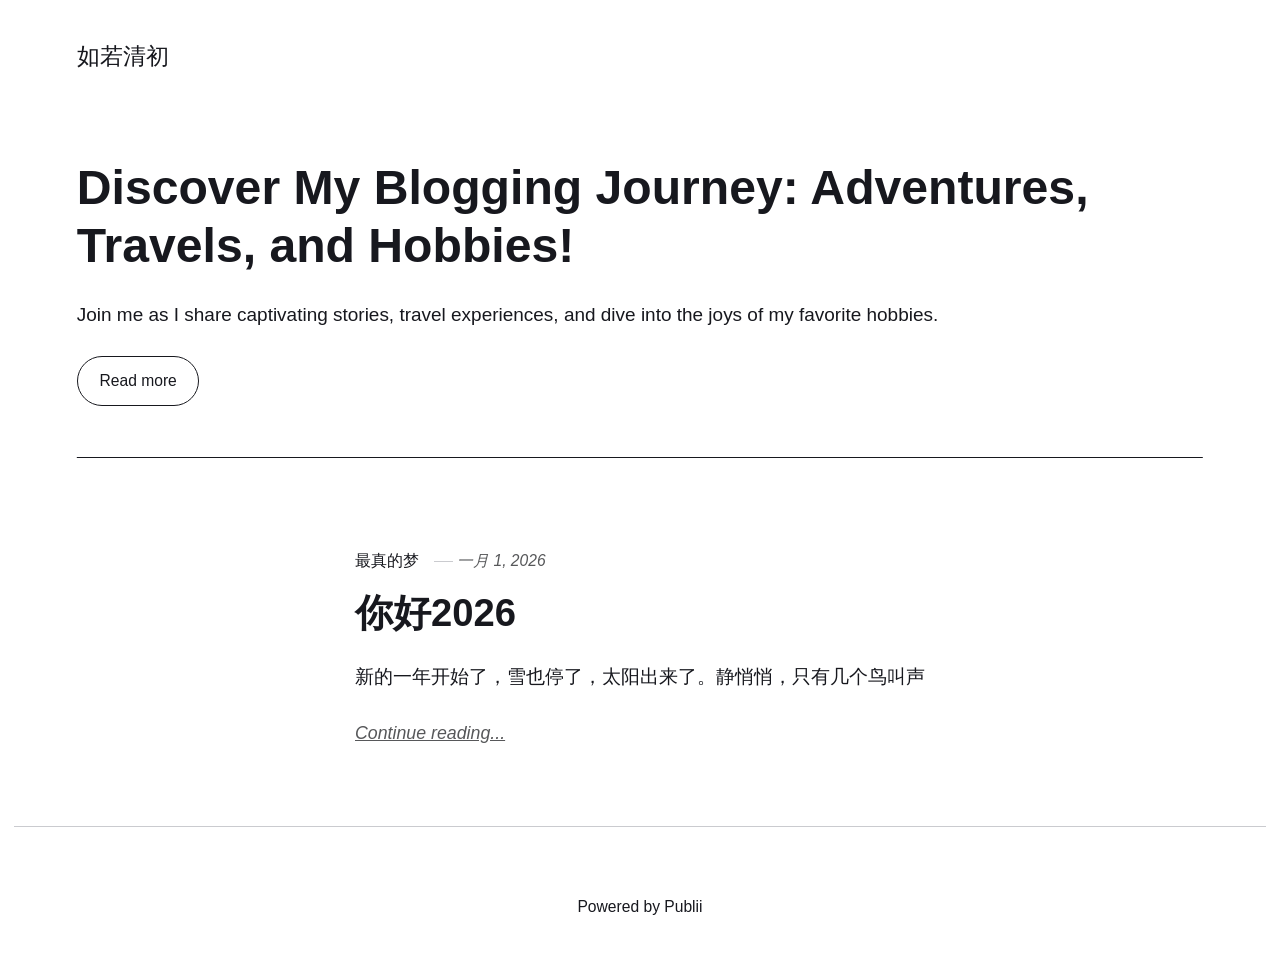
==== index.html @ 5c2ac283 "Updated from Publii" ====
<!DOCTYPE html><html lang="zh-cn"><head><meta charset="utf-8"><meta http-equiv="X-UA-Compatible" content="IE=edge"><meta name="viewport" content="width=device-width,initial-scale=1"><title>如若清初</title><meta name="generator" content="Publii Open-Source CMS for Static Site"><link rel="canonical" href="https://weijinpro.github.io/gh-pages/"><link rel="alternate" type="application/atom+xml" href="https://weijinpro.github.io/gh-pages/feed.xml" title="如若清初 - RSS"><link rel="alternate" type="application/json" href="https://weijinpro.github.io/gh-pages/feed.json" title="如若清初 - JSON"><meta property="og:title" content="如若清初"><meta property="og:site_name" content="如若清初"><meta property="og:description" content=""><meta property="og:url" content="https://weijinpro.github.io/gh-pages/"><meta property="og:type" content="website"><link rel="stylesheet" href="https://weijinpro.github.io/gh-pages/assets/css/style.css?v=b09e72b2ca1a38c969d44da51bb22509"><script type="application/ld+json">{"@context":"http://schema.org","@type":"Organization","name":"如若清初","url":"https://weijinpro.github.io/gh-pages/"}</script><noscript><style>img[loading] {
                    opacity: 1;
                }</style></noscript></head><body class="home-template"><header class="top js-header"><a class="logo" href="https://weijinpro.github.io/gh-pages/">如若清初</a></header><main><div class="hero hero--noimage"><header class="hero__content"><div class="wrapper"><h1>Discover My Blogging Journey: Adventures, Travels, and Hobbies!</h1><p>Join me as I share captivating stories, travel experiences, and dive into the joys of my favorite hobbies.</p><p><a href="#" class="btn">Read more</a></p></div></header></div><div class="wrapper feed"><article class="feed__item feed__item--centered"><div class="feed__content"><header><div class="feed__meta"><a href="https://weijinpro.github.io/gh-pages/authors/zui-zhen-de-meng/" class="feed__author">最真的梦</a> <time datetime="2026-01-01T12:03" class="feed__date">一月 1, 2026</time></div><h2 class="feed__title"><a href="https://weijinpro.github.io/gh-pages/ni-hao-2026.html">你好2026</a></h2></header><p>新的一年开始了，雪也停了，太阳出来了。静悄悄，只有几个鸟叫声</p><a href="https://weijinpro.github.io/gh-pages/ni-hao-2026.html" class="readmore feed__readmore">Continue reading...</a></div></article></div></main><footer class="footer"><div class="wrapper"><div class="footer__copyright">Powered by Publii</div><button id="backToTop" class="footer__bttop" aria-label="Back to top" title="Back to top"><svg width="20" height="20"><use xlink:href="https://weijinpro.github.io/gh-pages/assets/svg/svg-map.svg#toparrow"/></svg></button></div></footer><script defer="defer" src="https://weijinpro.github.io/gh-pages/assets/js/scripts.min.js?v=700105c316933a8202041b6415abb233"></script><script>window.publiiThemeMenuConfig={mobileMenuMode:'sidebar',animationSpeed:300,submenuWidth: 'auto',doubleClickTime:500,mobileMenuExpandableSubmenus:true,relatedContainerForOverlayMenuSelector:'.top'};</script><script>var images = document.querySelectorAll('img[loading]');
        for (var i = 0; i < images.length; i++) {
            if (images[i].complete) {
                images[i].classList.add('is-loaded');
            } else {
                images[i].addEventListener('load', function () {
                    this.classList.add('is-loaded');
                }, false);
            }
        }</script></body></html>
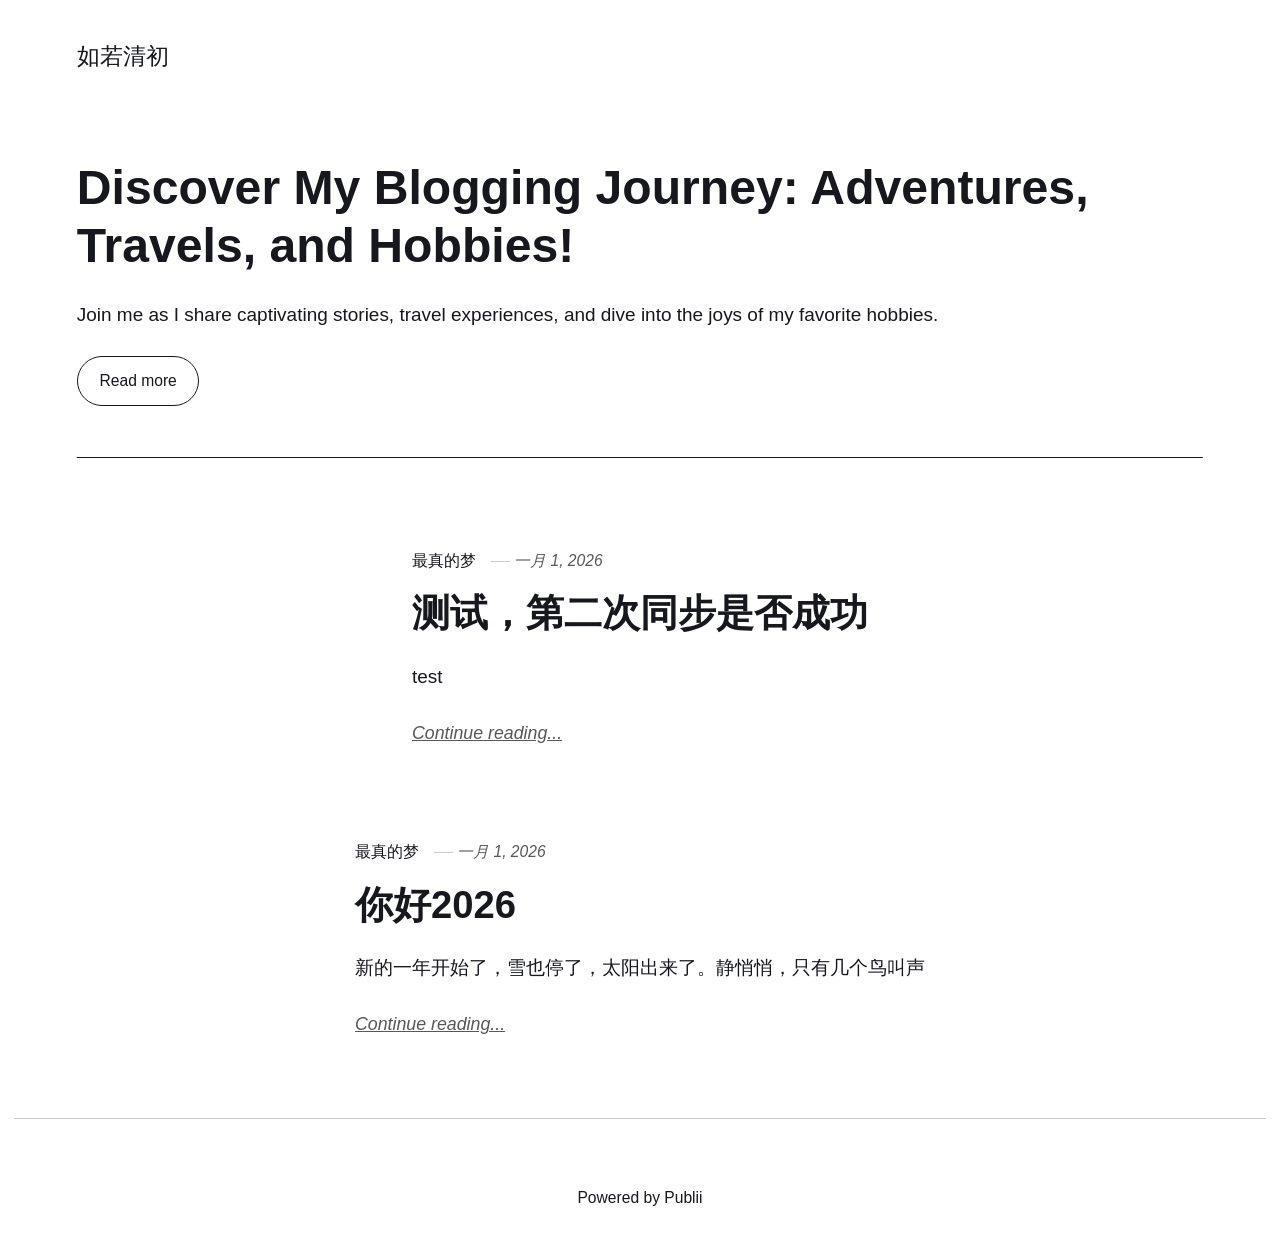
==== commit f22a4eba: "Updated from Publii" ====
--- a/index.html
+++ b/index.html
@@ -1,6 +1,6 @@
 <!DOCTYPE html><html lang="zh-cn"><head><meta charset="utf-8"><meta http-equiv="X-UA-Compatible" content="IE=edge"><meta name="viewport" content="width=device-width,initial-scale=1"><title>如若清初</title><meta name="generator" content="Publii Open-Source CMS for Static Site"><link rel="canonical" href="https://weijinpro.github.io/gh-pages/"><link rel="alternate" type="application/atom+xml" href="https://weijinpro.github.io/gh-pages/feed.xml" title="如若清初 - RSS"><link rel="alternate" type="application/json" href="https://weijinpro.github.io/gh-pages/feed.json" title="如若清初 - JSON"><meta property="og:title" content="如若清初"><meta property="og:site_name" content="如若清初"><meta property="og:description" content=""><meta property="og:url" content="https://weijinpro.github.io/gh-pages/"><meta property="og:type" content="website"><link rel="stylesheet" href="https://weijinpro.github.io/gh-pages/assets/css/style.css?v=b09e72b2ca1a38c969d44da51bb22509"><script type="application/ld+json">{"@context":"http://schema.org","@type":"Organization","name":"如若清初","url":"https://weijinpro.github.io/gh-pages/"}</script><noscript><style>img[loading] {
                     opacity: 1;
-                }</style></noscript></head><body class="home-template"><header class="top js-header"><a class="logo" href="https://weijinpro.github.io/gh-pages/">如若清初</a></header><main><div class="hero hero--noimage"><header class="hero__content"><div class="wrapper"><h1>Discover My Blogging Journey: Adventures, Travels, and Hobbies!</h1><p>Join me as I share captivating stories, travel experiences, and dive into the joys of my favorite hobbies.</p><p><a href="#" class="btn">Read more</a></p></div></header></div><div class="wrapper feed"><article class="feed__item feed__item--centered"><div class="feed__content"><header><div class="feed__meta"><a href="https://weijinpro.github.io/gh-pages/authors/zui-zhen-de-meng/" class="feed__author">最真的梦</a> <time datetime="2026-01-01T12:03" class="feed__date">一月 1, 2026</time></div><h2 class="feed__title"><a href="https://weijinpro.github.io/gh-pages/ni-hao-2026.html">你好2026</a></h2></header><p>新的一年开始了，雪也停了，太阳出来了。静悄悄，只有几个鸟叫声</p><a href="https://weijinpro.github.io/gh-pages/ni-hao-2026.html" class="readmore feed__readmore">Continue reading...</a></div></article></div></main><footer class="footer"><div class="wrapper"><div class="footer__copyright">Powered by Publii</div><button id="backToTop" class="footer__bttop" aria-label="Back to top" title="Back to top"><svg width="20" height="20"><use xlink:href="https://weijinpro.github.io/gh-pages/assets/svg/svg-map.svg#toparrow"/></svg></button></div></footer><script defer="defer" src="https://weijinpro.github.io/gh-pages/assets/js/scripts.min.js?v=700105c316933a8202041b6415abb233"></script><script>window.publiiThemeMenuConfig={mobileMenuMode:'sidebar',animationSpeed:300,submenuWidth: 'auto',doubleClickTime:500,mobileMenuExpandableSubmenus:true,relatedContainerForOverlayMenuSelector:'.top'};</script><script>var images = document.querySelectorAll('img[loading]');
+                }</style></noscript></head><body class="home-template"><header class="top js-header"><a class="logo" href="https://weijinpro.github.io/gh-pages/">如若清初</a></header><main><div class="hero hero--noimage"><header class="hero__content"><div class="wrapper"><h1>Discover My Blogging Journey: Adventures, Travels, and Hobbies!</h1><p>Join me as I share captivating stories, travel experiences, and dive into the joys of my favorite hobbies.</p><p><a href="#" class="btn">Read more</a></p></div></header></div><div class="wrapper feed"><article class="feed__item feed__item--centered"><div class="feed__content"><header><div class="feed__meta"><a href="https://weijinpro.github.io/gh-pages/authors/zui-zhen-de-meng/" class="feed__author">最真的梦</a> <time datetime="2026-01-01T17:35" class="feed__date">一月 1, 2026</time></div><h2 class="feed__title"><a href="https://weijinpro.github.io/gh-pages/ce-shidi-er-ci-tong-bu-shi-fou-cheng-gong.html">测试，第二次同步是否成功</a></h2></header><p>test</p><a href="https://weijinpro.github.io/gh-pages/ce-shidi-er-ci-tong-bu-shi-fou-cheng-gong.html" class="readmore feed__readmore">Continue reading...</a></div></article><article class="feed__item feed__item--centered"><div class="feed__content"><header><div class="feed__meta"><a href="https://weijinpro.github.io/gh-pages/authors/zui-zhen-de-meng/" class="feed__author">最真的梦</a> <time datetime="2026-01-01T12:03" class="feed__date">一月 1, 2026</time></div><h2 class="feed__title"><a href="https://weijinpro.github.io/gh-pages/ni-hao-2026.html">你好2026</a></h2></header><p>新的一年开始了，雪也停了，太阳出来了。静悄悄，只有几个鸟叫声</p><a href="https://weijinpro.github.io/gh-pages/ni-hao-2026.html" class="readmore feed__readmore">Continue reading...</a></div></article></div></main><footer class="footer"><div class="wrapper"><div class="footer__copyright">Powered by Publii</div><button id="backToTop" class="footer__bttop" aria-label="Back to top" title="Back to top"><svg width="20" height="20"><use xlink:href="https://weijinpro.github.io/gh-pages/assets/svg/svg-map.svg#toparrow"/></svg></button></div></footer><script defer="defer" src="https://weijinpro.github.io/gh-pages/assets/js/scripts.min.js?v=700105c316933a8202041b6415abb233"></script><script>window.publiiThemeMenuConfig={mobileMenuMode:'sidebar',animationSpeed:300,submenuWidth: 'auto',doubleClickTime:500,mobileMenuExpandableSubmenus:true,relatedContainerForOverlayMenuSelector:'.top'};</script><script>var images = document.querySelectorAll('img[loading]');
         for (var i = 0; i < images.length; i++) {
             if (images[i].complete) {
                 images[i].classList.add('is-loaded');
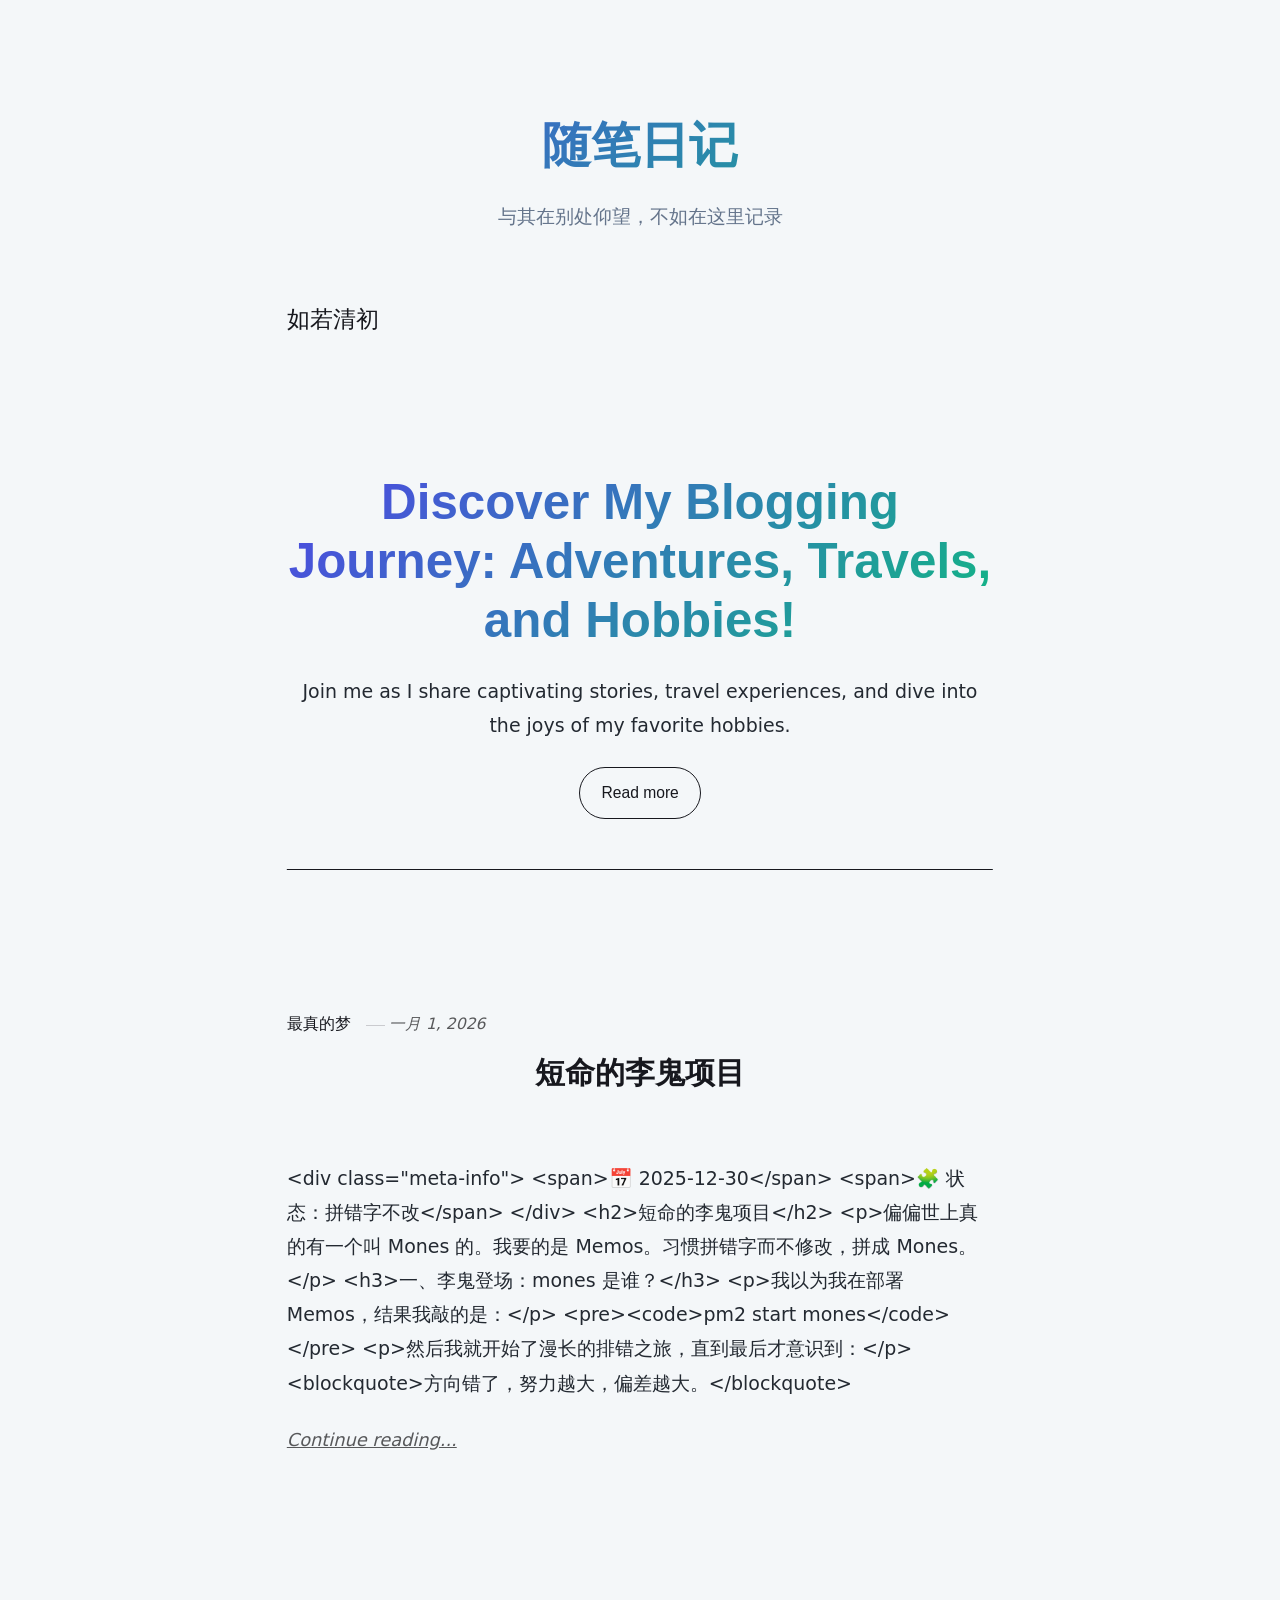
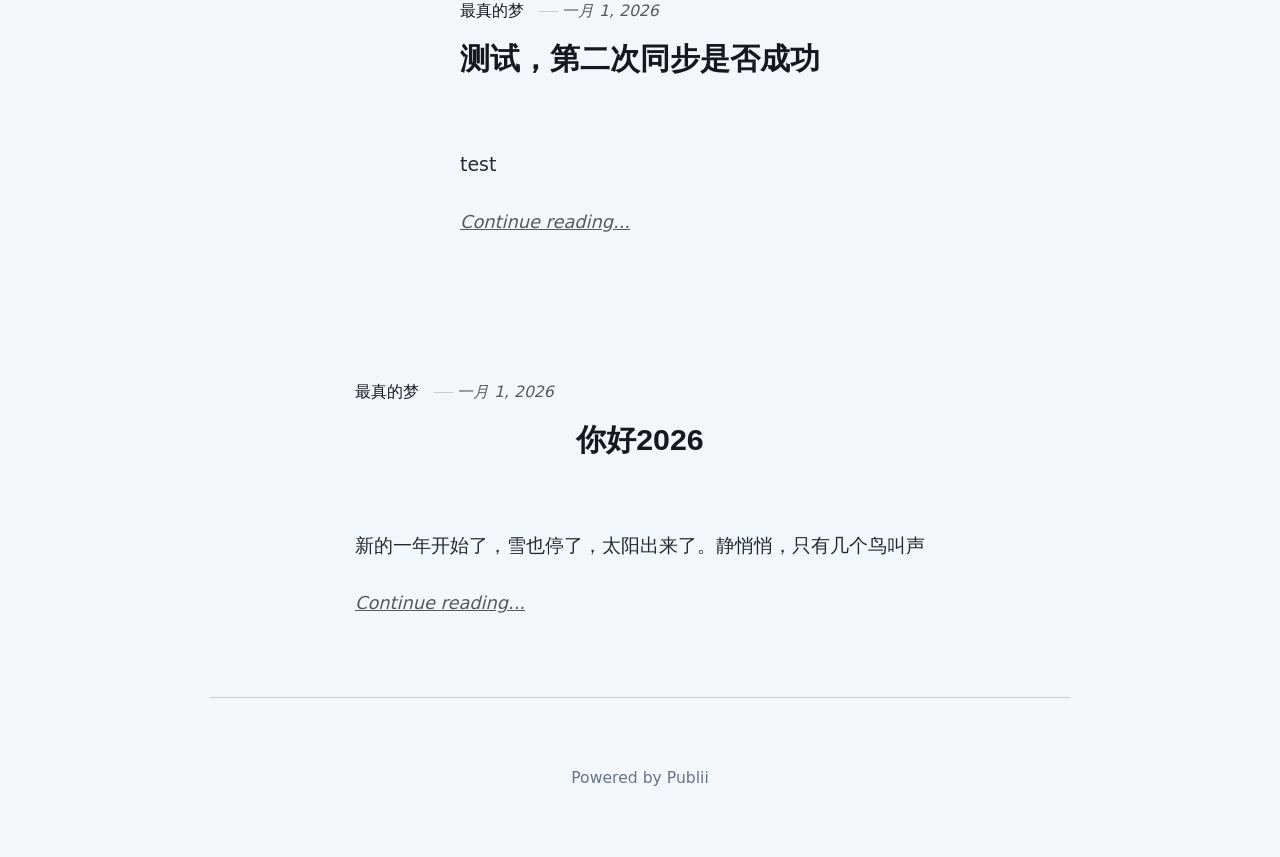
==== commit 1d267fbc: "Updated from Publii" ====
--- a/index.html
+++ b/index.html
@@ -1,6 +1,6 @@
-<!DOCTYPE html><html lang="zh-cn"><head><meta charset="utf-8"><meta http-equiv="X-UA-Compatible" content="IE=edge"><meta name="viewport" content="width=device-width,initial-scale=1"><title>如若清初</title><meta name="generator" content="Publii Open-Source CMS for Static Site"><link rel="canonical" href="https://weijinpro.github.io/gh-pages/"><link rel="alternate" type="application/atom+xml" href="https://weijinpro.github.io/gh-pages/feed.xml" title="如若清初 - RSS"><link rel="alternate" type="application/json" href="https://weijinpro.github.io/gh-pages/feed.json" title="如若清初 - JSON"><meta property="og:title" content="如若清初"><meta property="og:site_name" content="如若清初"><meta property="og:description" content=""><meta property="og:url" content="https://weijinpro.github.io/gh-pages/"><meta property="og:type" content="website"><link rel="stylesheet" href="https://weijinpro.github.io/gh-pages/assets/css/style.css?v=b09e72b2ca1a38c969d44da51bb22509"><script type="application/ld+json">{"@context":"http://schema.org","@type":"Organization","name":"如若清初","url":"https://weijinpro.github.io/gh-pages/"}</script><noscript><style>img[loading] {
+<!DOCTYPE html><html lang="zh-cn"><head><meta charset="utf-8"><meta http-equiv="X-UA-Compatible" content="IE=edge"><meta name="viewport" content="width=device-width,initial-scale=1"><title>如若清初</title><meta name="generator" content="Publii Open-Source CMS for Static Site"><link rel="canonical" href="https://weijinpro.github.io/gh-pages/"><link rel="alternate" type="application/atom+xml" href="https://weijinpro.github.io/gh-pages/feed.xml" title="如若清初 - RSS"><link rel="alternate" type="application/json" href="https://weijinpro.github.io/gh-pages/feed.json" title="如若清初 - JSON"><meta property="og:title" content="如若清初"><meta property="og:site_name" content="如若清初"><meta property="og:description" content=""><meta property="og:url" content="https://weijinpro.github.io/gh-pages/"><meta property="og:type" content="website"><link rel="stylesheet" href="https://weijinpro.github.io/gh-pages/assets/css/style.css?v=ff8572fa5810ca5ac93d30f82dda5213"><script type="application/ld+json">{"@context":"http://schema.org","@type":"Organization","name":"如若清初","url":"https://weijinpro.github.io/gh-pages/"}</script><noscript><style>img[loading] {
                     opacity: 1;
-                }</style></noscript></head><body class="home-template"><header class="top js-header"><a class="logo" href="https://weijinpro.github.io/gh-pages/">如若清初</a></header><main><div class="hero hero--noimage"><header class="hero__content"><div class="wrapper"><h1>Discover My Blogging Journey: Adventures, Travels, and Hobbies!</h1><p>Join me as I share captivating stories, travel experiences, and dive into the joys of my favorite hobbies.</p><p><a href="#" class="btn">Read more</a></p></div></header></div><div class="wrapper feed"><article class="feed__item feed__item--centered"><div class="feed__content"><header><div class="feed__meta"><a href="https://weijinpro.github.io/gh-pages/authors/zui-zhen-de-meng/" class="feed__author">最真的梦</a> <time datetime="2026-01-01T17:35" class="feed__date">一月 1, 2026</time></div><h2 class="feed__title"><a href="https://weijinpro.github.io/gh-pages/ce-shidi-er-ci-tong-bu-shi-fou-cheng-gong.html">测试，第二次同步是否成功</a></h2></header><p>test</p><a href="https://weijinpro.github.io/gh-pages/ce-shidi-er-ci-tong-bu-shi-fou-cheng-gong.html" class="readmore feed__readmore">Continue reading...</a></div></article><article class="feed__item feed__item--centered"><div class="feed__content"><header><div class="feed__meta"><a href="https://weijinpro.github.io/gh-pages/authors/zui-zhen-de-meng/" class="feed__author">最真的梦</a> <time datetime="2026-01-01T12:03" class="feed__date">一月 1, 2026</time></div><h2 class="feed__title"><a href="https://weijinpro.github.io/gh-pages/ni-hao-2026.html">你好2026</a></h2></header><p>新的一年开始了，雪也停了，太阳出来了。静悄悄，只有几个鸟叫声</p><a href="https://weijinpro.github.io/gh-pages/ni-hao-2026.html" class="readmore feed__readmore">Continue reading...</a></div></article></div></main><footer class="footer"><div class="wrapper"><div class="footer__copyright">Powered by Publii</div><button id="backToTop" class="footer__bttop" aria-label="Back to top" title="Back to top"><svg width="20" height="20"><use xlink:href="https://weijinpro.github.io/gh-pages/assets/svg/svg-map.svg#toparrow"/></svg></button></div></footer><script defer="defer" src="https://weijinpro.github.io/gh-pages/assets/js/scripts.min.js?v=700105c316933a8202041b6415abb233"></script><script>window.publiiThemeMenuConfig={mobileMenuMode:'sidebar',animationSpeed:300,submenuWidth: 'auto',doubleClickTime:500,mobileMenuExpandableSubmenus:true,relatedContainerForOverlayMenuSelector:'.top'};</script><script>var images = document.querySelectorAll('img[loading]');
+                }</style></noscript><header><h1>随笔日记</h1><p style="color: var(--text-muted);">与其在别处仰望，不如在这里记录</p></header></head><body class="home-template"><header class="top js-header"><a class="logo" href="https://weijinpro.github.io/gh-pages/">如若清初</a></header><main><div class="hero hero--noimage"><header class="hero__content"><div class="wrapper"><h1>Discover My Blogging Journey: Adventures, Travels, and Hobbies!</h1><p>Join me as I share captivating stories, travel experiences, and dive into the joys of my favorite hobbies.</p><p><a href="#" class="btn">Read more</a></p></div></header></div><div class="wrapper feed"><article class="feed__item feed__item--centered"><div class="feed__content"><header><div class="feed__meta"><a href="https://weijinpro.github.io/gh-pages/authors/zui-zhen-de-meng/" class="feed__author">最真的梦</a> <time datetime="2026-01-01T18:27" class="feed__date">一月 1, 2026</time></div><h2 class="feed__title"><a href="https://weijinpro.github.io/gh-pages/duan-ming-de-li-gui-xiang-mu.html">短命的李鬼项目</a></h2></header><p>&lt;div class="meta-info"&gt; &lt;span&gt;📅 2025-12-30&lt;/span&gt; &lt;span&gt;🧩 状态：拼错字不改&lt;/span&gt; &lt;/div&gt; &lt;h2&gt;短命的李鬼项目&lt;/h2&gt; &lt;p&gt;偏偏世上真的有一个叫 Mones 的。我要的是 Memos。习惯拼错字而不修改，拼成 Mones。&lt;/p&gt; &lt;h3&gt;一、李鬼登场：mones 是谁？&lt;/h3&gt; &lt;p&gt;我以为我在部署 Memos，结果我敲的是：&lt;/p&gt; &lt;pre&gt;&lt;code&gt;pm2 start mones&lt;/code&gt;&lt;/pre&gt; &lt;p&gt;然后我就开始了漫长的排错之旅，直到最后才意识到：&lt;/p&gt; &lt;blockquote&gt;方向错了，努力越大，偏差越大。&lt;/blockquote&gt;</p><a href="https://weijinpro.github.io/gh-pages/duan-ming-de-li-gui-xiang-mu.html" class="readmore feed__readmore">Continue reading...</a></div></article><article class="feed__item feed__item--centered"><div class="feed__content"><header><div class="feed__meta"><a href="https://weijinpro.github.io/gh-pages/authors/zui-zhen-de-meng/" class="feed__author">最真的梦</a> <time datetime="2026-01-01T17:35" class="feed__date">一月 1, 2026</time></div><h2 class="feed__title"><a href="https://weijinpro.github.io/gh-pages/ce-shidi-er-ci-tong-bu-shi-fou-cheng-gong.html">测试，第二次同步是否成功</a></h2></header><p>test</p><a href="https://weijinpro.github.io/gh-pages/ce-shidi-er-ci-tong-bu-shi-fou-cheng-gong.html" class="readmore feed__readmore">Continue reading...</a></div></article><article class="feed__item feed__item--centered"><div class="feed__content"><header><div class="feed__meta"><a href="https://weijinpro.github.io/gh-pages/authors/zui-zhen-de-meng/" class="feed__author">最真的梦</a> <time datetime="2026-01-01T12:03" class="feed__date">一月 1, 2026</time></div><h2 class="feed__title"><a href="https://weijinpro.github.io/gh-pages/ni-hao-2026.html">你好2026</a></h2></header><p>新的一年开始了，雪也停了，太阳出来了。静悄悄，只有几个鸟叫声</p><a href="https://weijinpro.github.io/gh-pages/ni-hao-2026.html" class="readmore feed__readmore">Continue reading...</a></div></article></div></main><footer class="footer"><div class="wrapper"><div class="footer__copyright">Powered by Publii</div><button id="backToTop" class="footer__bttop" aria-label="Back to top" title="Back to top"><svg width="20" height="20"><use xlink:href="https://weijinpro.github.io/gh-pages/assets/svg/svg-map.svg#toparrow"/></svg></button></div></footer><script defer="defer" src="https://weijinpro.github.io/gh-pages/assets/js/scripts.min.js?v=700105c316933a8202041b6415abb233"></script><script>window.publiiThemeMenuConfig={mobileMenuMode:'sidebar',animationSpeed:300,submenuWidth: 'auto',doubleClickTime:500,mobileMenuExpandableSubmenus:true,relatedContainerForOverlayMenuSelector:'.top'};</script><script>var images = document.querySelectorAll('img[loading]');
         for (var i = 0; i < images.length; i++) {
             if (images[i].complete) {
                 images[i].classList.add('is-loaded');
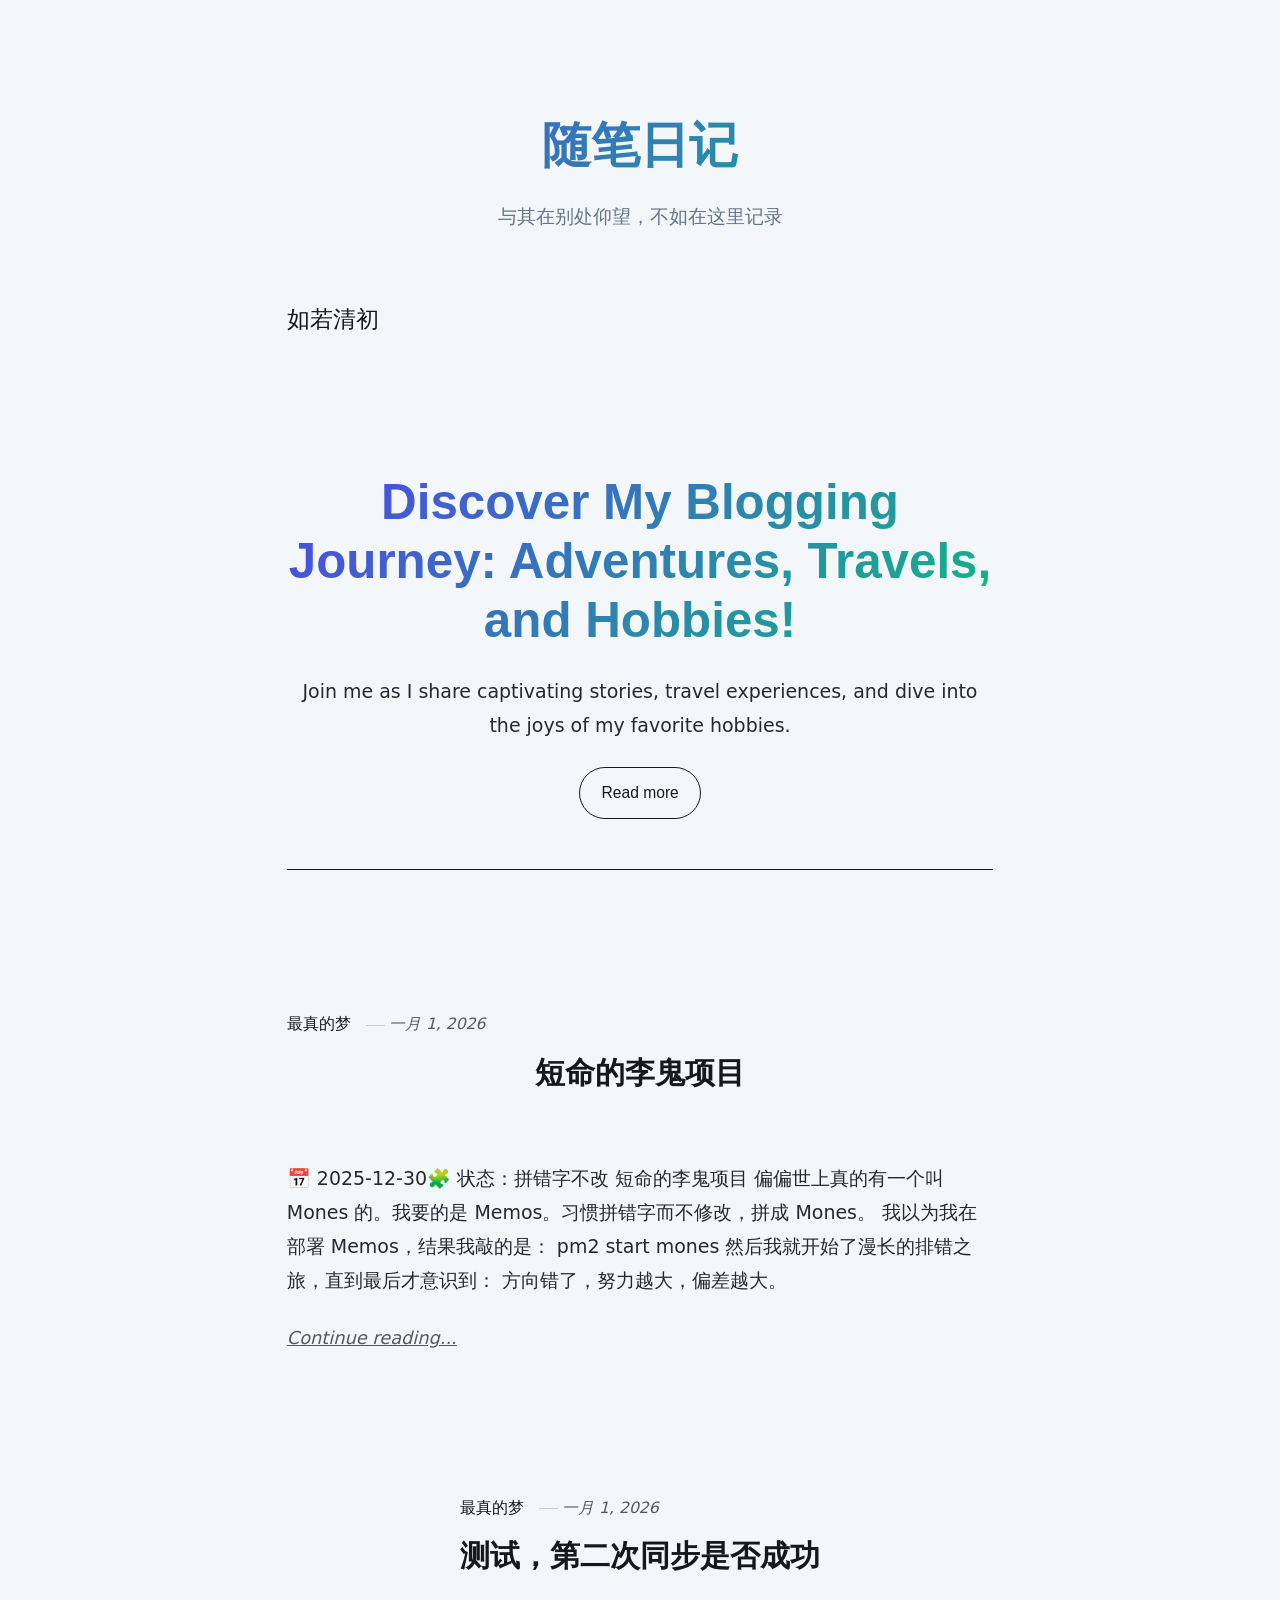
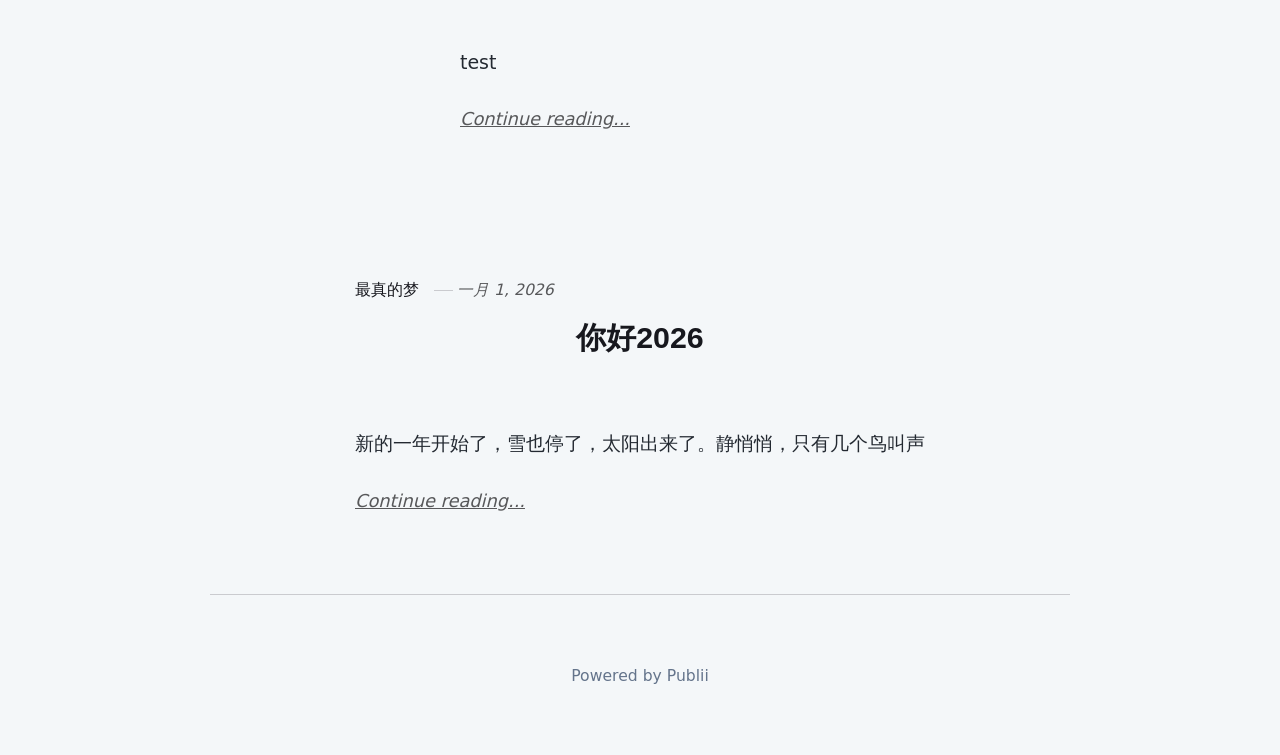
==== commit 8832c4e7: "Updated from Publii" ====
--- a/index.html
+++ b/index.html
@@ -1,6 +1,6 @@
 <!DOCTYPE html><html lang="zh-cn"><head><meta charset="utf-8"><meta http-equiv="X-UA-Compatible" content="IE=edge"><meta name="viewport" content="width=device-width,initial-scale=1"><title>如若清初</title><meta name="generator" content="Publii Open-Source CMS for Static Site"><link rel="canonical" href="https://weijinpro.github.io/gh-pages/"><link rel="alternate" type="application/atom+xml" href="https://weijinpro.github.io/gh-pages/feed.xml" title="如若清初 - RSS"><link rel="alternate" type="application/json" href="https://weijinpro.github.io/gh-pages/feed.json" title="如若清初 - JSON"><meta property="og:title" content="如若清初"><meta property="og:site_name" content="如若清初"><meta property="og:description" content=""><meta property="og:url" content="https://weijinpro.github.io/gh-pages/"><meta property="og:type" content="website"><link rel="stylesheet" href="https://weijinpro.github.io/gh-pages/assets/css/style.css?v=ff8572fa5810ca5ac93d30f82dda5213"><script type="application/ld+json">{"@context":"http://schema.org","@type":"Organization","name":"如若清初","url":"https://weijinpro.github.io/gh-pages/"}</script><noscript><style>img[loading] {
                     opacity: 1;
-                }</style></noscript><header><h1>随笔日记</h1><p style="color: var(--text-muted);">与其在别处仰望，不如在这里记录</p></header></head><body class="home-template"><header class="top js-header"><a class="logo" href="https://weijinpro.github.io/gh-pages/">如若清初</a></header><main><div class="hero hero--noimage"><header class="hero__content"><div class="wrapper"><h1>Discover My Blogging Journey: Adventures, Travels, and Hobbies!</h1><p>Join me as I share captivating stories, travel experiences, and dive into the joys of my favorite hobbies.</p><p><a href="#" class="btn">Read more</a></p></div></header></div><div class="wrapper feed"><article class="feed__item feed__item--centered"><div class="feed__content"><header><div class="feed__meta"><a href="https://weijinpro.github.io/gh-pages/authors/zui-zhen-de-meng/" class="feed__author">最真的梦</a> <time datetime="2026-01-01T18:27" class="feed__date">一月 1, 2026</time></div><h2 class="feed__title"><a href="https://weijinpro.github.io/gh-pages/duan-ming-de-li-gui-xiang-mu.html">短命的李鬼项目</a></h2></header><p>&lt;div class="meta-info"&gt; &lt;span&gt;📅 2025-12-30&lt;/span&gt; &lt;span&gt;🧩 状态：拼错字不改&lt;/span&gt; &lt;/div&gt; &lt;h2&gt;短命的李鬼项目&lt;/h2&gt; &lt;p&gt;偏偏世上真的有一个叫 Mones 的。我要的是 Memos。习惯拼错字而不修改，拼成 Mones。&lt;/p&gt; &lt;h3&gt;一、李鬼登场：mones 是谁？&lt;/h3&gt; &lt;p&gt;我以为我在部署 Memos，结果我敲的是：&lt;/p&gt; &lt;pre&gt;&lt;code&gt;pm2 start mones&lt;/code&gt;&lt;/pre&gt; &lt;p&gt;然后我就开始了漫长的排错之旅，直到最后才意识到：&lt;/p&gt; &lt;blockquote&gt;方向错了，努力越大，偏差越大。&lt;/blockquote&gt;</p><a href="https://weijinpro.github.io/gh-pages/duan-ming-de-li-gui-xiang-mu.html" class="readmore feed__readmore">Continue reading...</a></div></article><article class="feed__item feed__item--centered"><div class="feed__content"><header><div class="feed__meta"><a href="https://weijinpro.github.io/gh-pages/authors/zui-zhen-de-meng/" class="feed__author">最真的梦</a> <time datetime="2026-01-01T17:35" class="feed__date">一月 1, 2026</time></div><h2 class="feed__title"><a href="https://weijinpro.github.io/gh-pages/ce-shidi-er-ci-tong-bu-shi-fou-cheng-gong.html">测试，第二次同步是否成功</a></h2></header><p>test</p><a href="https://weijinpro.github.io/gh-pages/ce-shidi-er-ci-tong-bu-shi-fou-cheng-gong.html" class="readmore feed__readmore">Continue reading...</a></div></article><article class="feed__item feed__item--centered"><div class="feed__content"><header><div class="feed__meta"><a href="https://weijinpro.github.io/gh-pages/authors/zui-zhen-de-meng/" class="feed__author">最真的梦</a> <time datetime="2026-01-01T12:03" class="feed__date">一月 1, 2026</time></div><h2 class="feed__title"><a href="https://weijinpro.github.io/gh-pages/ni-hao-2026.html">你好2026</a></h2></header><p>新的一年开始了，雪也停了，太阳出来了。静悄悄，只有几个鸟叫声</p><a href="https://weijinpro.github.io/gh-pages/ni-hao-2026.html" class="readmore feed__readmore">Continue reading...</a></div></article></div></main><footer class="footer"><div class="wrapper"><div class="footer__copyright">Powered by Publii</div><button id="backToTop" class="footer__bttop" aria-label="Back to top" title="Back to top"><svg width="20" height="20"><use xlink:href="https://weijinpro.github.io/gh-pages/assets/svg/svg-map.svg#toparrow"/></svg></button></div></footer><script defer="defer" src="https://weijinpro.github.io/gh-pages/assets/js/scripts.min.js?v=700105c316933a8202041b6415abb233"></script><script>window.publiiThemeMenuConfig={mobileMenuMode:'sidebar',animationSpeed:300,submenuWidth: 'auto',doubleClickTime:500,mobileMenuExpandableSubmenus:true,relatedContainerForOverlayMenuSelector:'.top'};</script><script>var images = document.querySelectorAll('img[loading]');
+                }</style></noscript><header><h1>随笔日记</h1><p style="color: var(--text-muted);">与其在别处仰望，不如在这里记录</p></header></head><body class="home-template"><header class="top js-header"><a class="logo" href="https://weijinpro.github.io/gh-pages/">如若清初</a></header><main><div class="hero hero--noimage"><header class="hero__content"><div class="wrapper"><h1>Discover My Blogging Journey: Adventures, Travels, and Hobbies!</h1><p>Join me as I share captivating stories, travel experiences, and dive into the joys of my favorite hobbies.</p><p><a href="#" class="btn">Read more</a></p></div></header></div><div class="wrapper feed"><article class="feed__item feed__item--centered"><div class="feed__content"><header><div class="feed__meta"><a href="https://weijinpro.github.io/gh-pages/authors/zui-zhen-de-meng/" class="feed__author">最真的梦</a> <time datetime="2026-01-01T18:27" class="feed__date">一月 1, 2026</time></div><h2 class="feed__title"><a href="https://weijinpro.github.io/gh-pages/duan-ming-de-li-gui-xiang-mu.html">短命的李鬼项目</a></h2></header><p>📅 2025-12-30🧩 状态：拼错字不改 短命的李鬼项目 偏偏世上真的有一个叫 Mones 的。我要的是 Memos。习惯拼错字而不修改，拼成 Mones。 我以为我在部署 Memos，结果我敲的是： pm2 start mones 然后我就开始了漫长的排错之旅，直到最后才意识到： 方向错了，努力越大，偏差越大。</p><a href="https://weijinpro.github.io/gh-pages/duan-ming-de-li-gui-xiang-mu.html" class="readmore feed__readmore">Continue reading...</a></div></article><article class="feed__item feed__item--centered"><div class="feed__content"><header><div class="feed__meta"><a href="https://weijinpro.github.io/gh-pages/authors/zui-zhen-de-meng/" class="feed__author">最真的梦</a> <time datetime="2026-01-01T17:35" class="feed__date">一月 1, 2026</time></div><h2 class="feed__title"><a href="https://weijinpro.github.io/gh-pages/ce-shidi-er-ci-tong-bu-shi-fou-cheng-gong.html">测试，第二次同步是否成功</a></h2></header><p>test</p><a href="https://weijinpro.github.io/gh-pages/ce-shidi-er-ci-tong-bu-shi-fou-cheng-gong.html" class="readmore feed__readmore">Continue reading...</a></div></article><article class="feed__item feed__item--centered"><div class="feed__content"><header><div class="feed__meta"><a href="https://weijinpro.github.io/gh-pages/authors/zui-zhen-de-meng/" class="feed__author">最真的梦</a> <time datetime="2026-01-01T12:03" class="feed__date">一月 1, 2026</time></div><h2 class="feed__title"><a href="https://weijinpro.github.io/gh-pages/ni-hao-2026.html">你好2026</a></h2></header><p>新的一年开始了，雪也停了，太阳出来了。静悄悄，只有几个鸟叫声</p><a href="https://weijinpro.github.io/gh-pages/ni-hao-2026.html" class="readmore feed__readmore">Continue reading...</a></div></article></div></main><footer class="footer"><div class="wrapper"><div class="footer__copyright">Powered by Publii</div><button id="backToTop" class="footer__bttop" aria-label="Back to top" title="Back to top"><svg width="20" height="20"><use xlink:href="https://weijinpro.github.io/gh-pages/assets/svg/svg-map.svg#toparrow"/></svg></button></div></footer><script defer="defer" src="https://weijinpro.github.io/gh-pages/assets/js/scripts.min.js?v=700105c316933a8202041b6415abb233"></script><script>window.publiiThemeMenuConfig={mobileMenuMode:'sidebar',animationSpeed:300,submenuWidth: 'auto',doubleClickTime:500,mobileMenuExpandableSubmenus:true,relatedContainerForOverlayMenuSelector:'.top'};</script><script>var images = document.querySelectorAll('img[loading]');
         for (var i = 0; i < images.length; i++) {
             if (images[i].complete) {
                 images[i].classList.add('is-loaded');
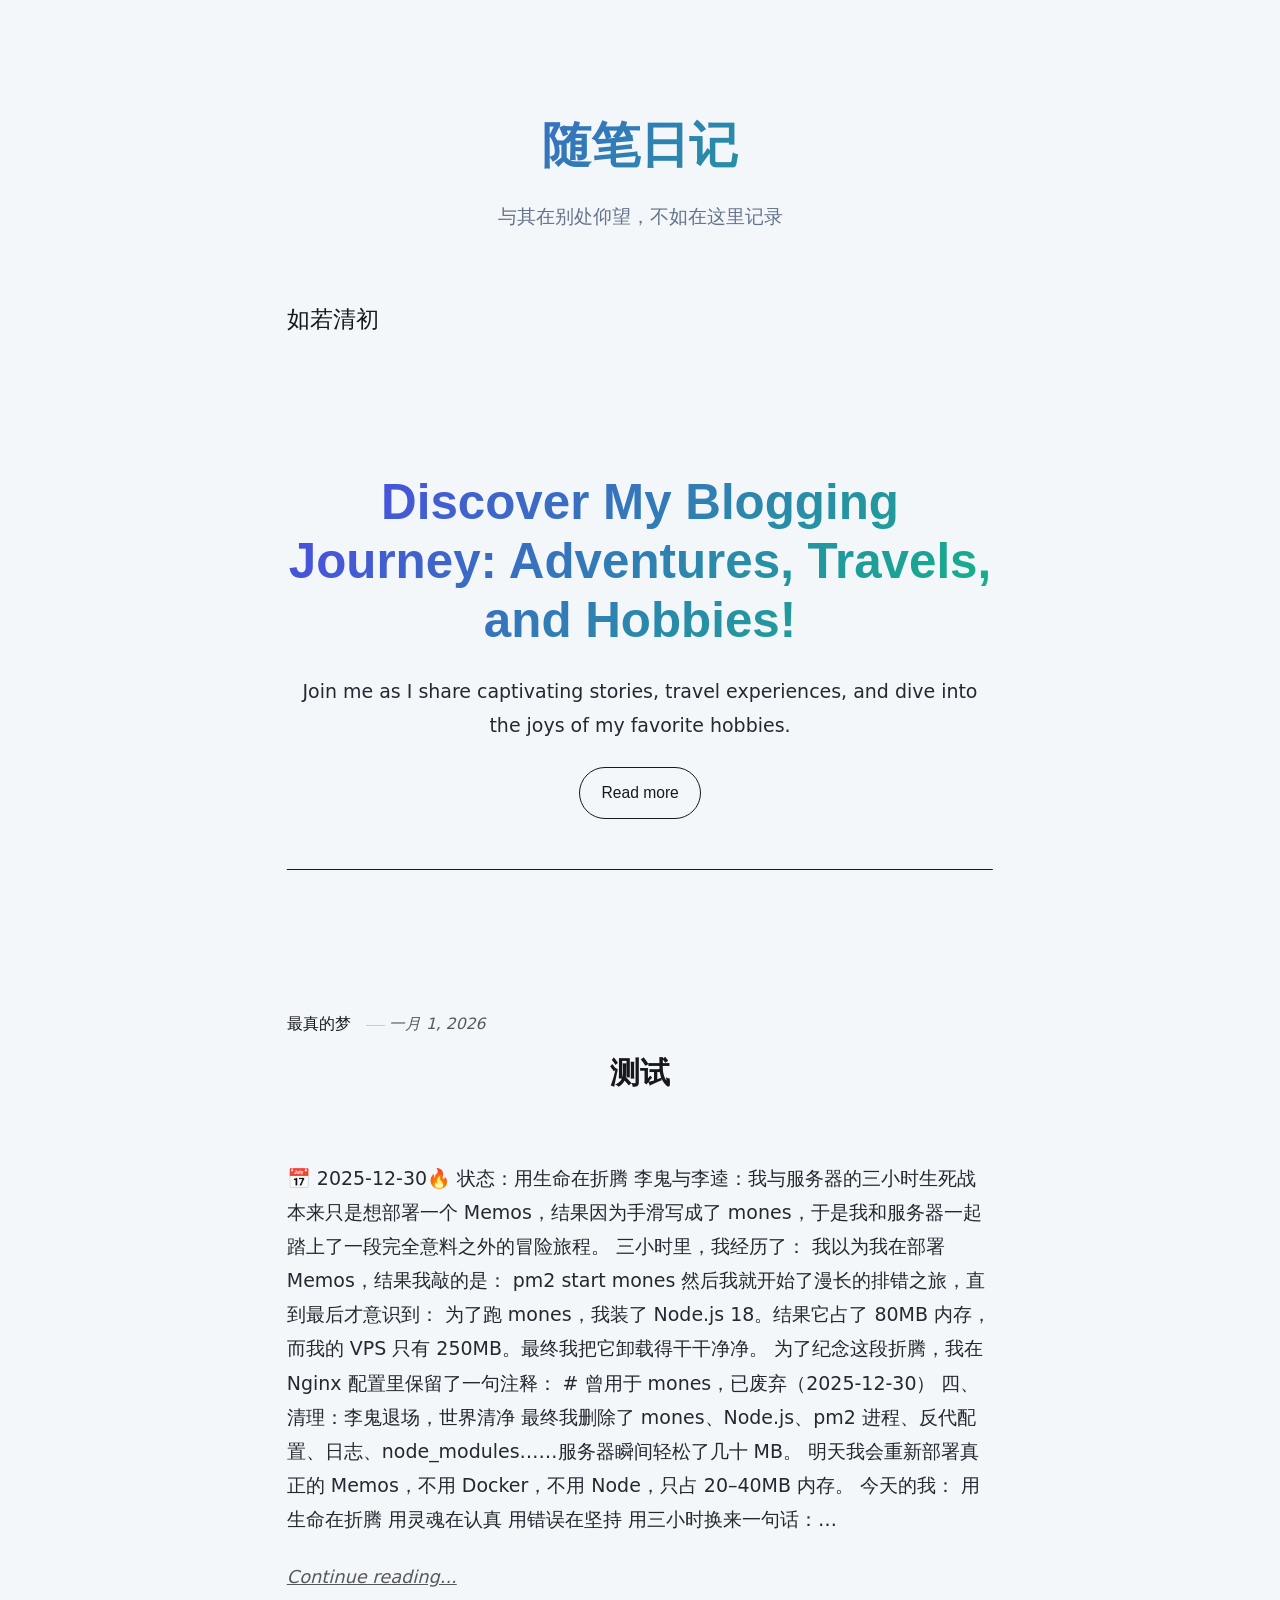
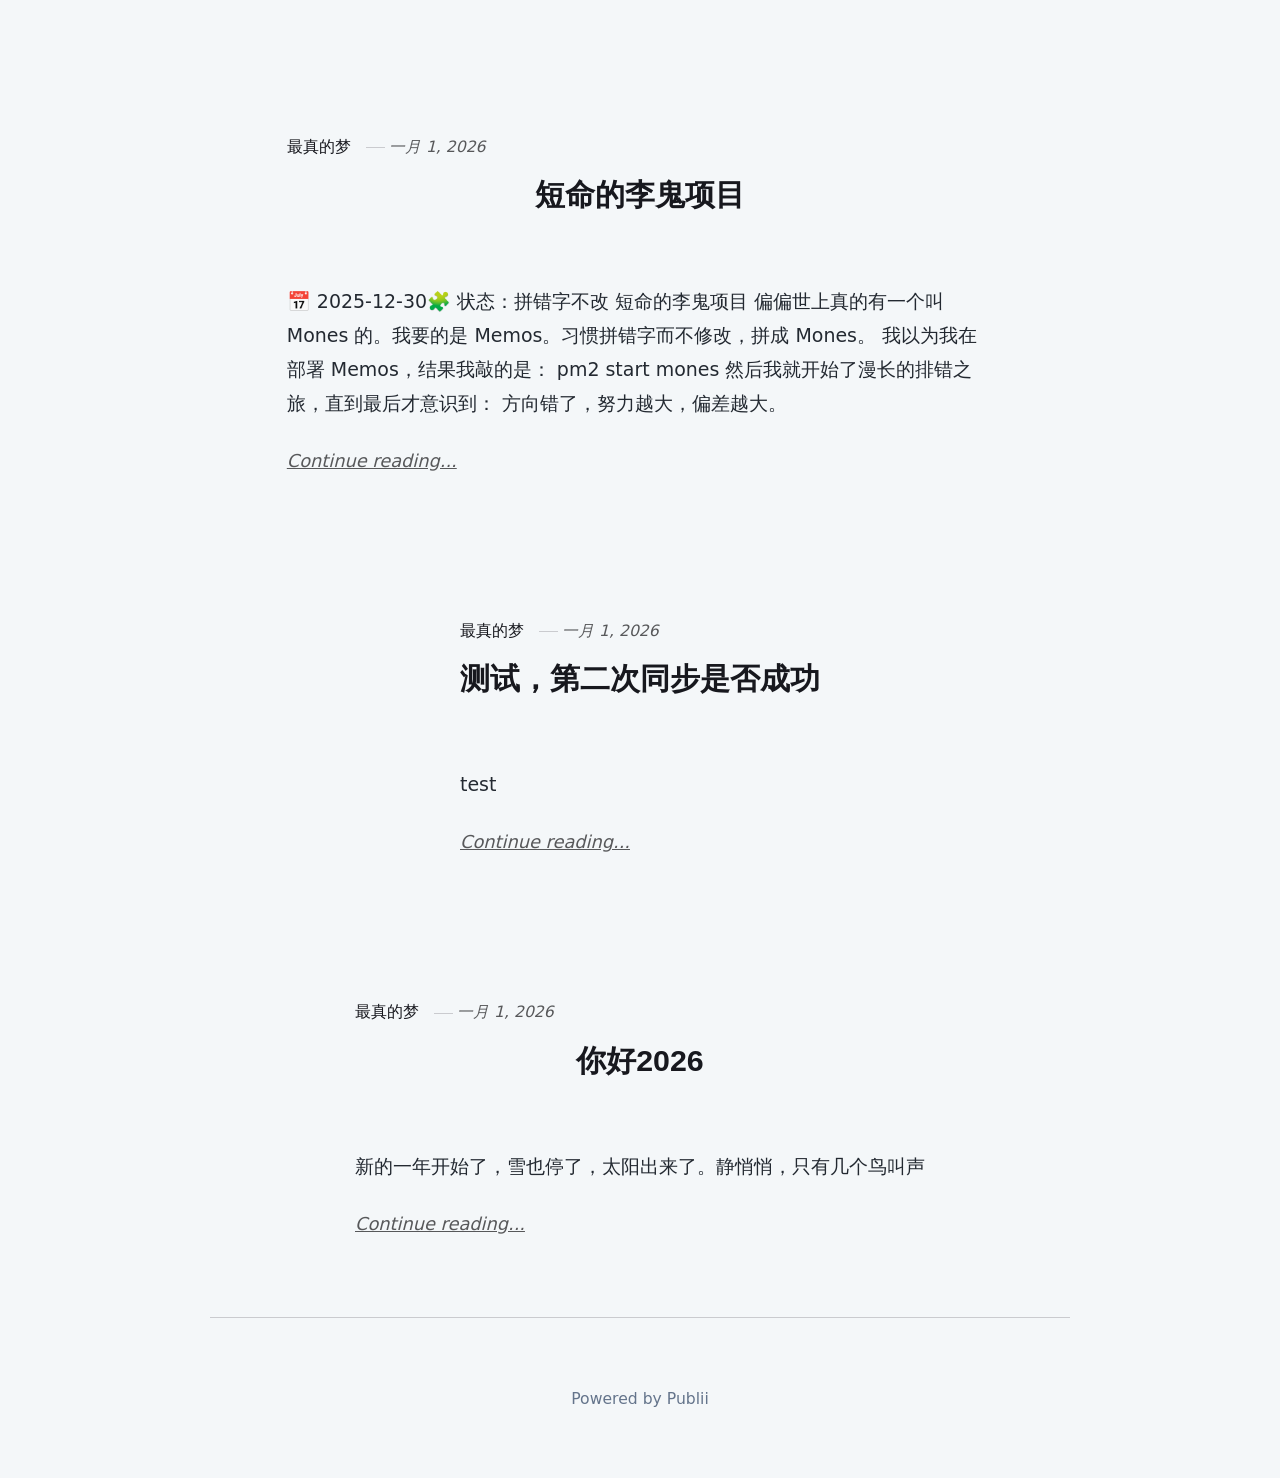
==== commit 7f331d90: "Updated from Publii" ====
--- a/index.html
+++ b/index.html
@@ -1,6 +1,6 @@
 <!DOCTYPE html><html lang="zh-cn"><head><meta charset="utf-8"><meta http-equiv="X-UA-Compatible" content="IE=edge"><meta name="viewport" content="width=device-width,initial-scale=1"><title>如若清初</title><meta name="generator" content="Publii Open-Source CMS for Static Site"><link rel="canonical" href="https://weijinpro.github.io/gh-pages/"><link rel="alternate" type="application/atom+xml" href="https://weijinpro.github.io/gh-pages/feed.xml" title="如若清初 - RSS"><link rel="alternate" type="application/json" href="https://weijinpro.github.io/gh-pages/feed.json" title="如若清初 - JSON"><meta property="og:title" content="如若清初"><meta property="og:site_name" content="如若清初"><meta property="og:description" content=""><meta property="og:url" content="https://weijinpro.github.io/gh-pages/"><meta property="og:type" content="website"><link rel="stylesheet" href="https://weijinpro.github.io/gh-pages/assets/css/style.css?v=ff8572fa5810ca5ac93d30f82dda5213"><script type="application/ld+json">{"@context":"http://schema.org","@type":"Organization","name":"如若清初","url":"https://weijinpro.github.io/gh-pages/"}</script><noscript><style>img[loading] {
                     opacity: 1;
-                }</style></noscript><header><h1>随笔日记</h1><p style="color: var(--text-muted);">与其在别处仰望，不如在这里记录</p></header></head><body class="home-template"><header class="top js-header"><a class="logo" href="https://weijinpro.github.io/gh-pages/">如若清初</a></header><main><div class="hero hero--noimage"><header class="hero__content"><div class="wrapper"><h1>Discover My Blogging Journey: Adventures, Travels, and Hobbies!</h1><p>Join me as I share captivating stories, travel experiences, and dive into the joys of my favorite hobbies.</p><p><a href="#" class="btn">Read more</a></p></div></header></div><div class="wrapper feed"><article class="feed__item feed__item--centered"><div class="feed__content"><header><div class="feed__meta"><a href="https://weijinpro.github.io/gh-pages/authors/zui-zhen-de-meng/" class="feed__author">最真的梦</a> <time datetime="2026-01-01T18:27" class="feed__date">一月 1, 2026</time></div><h2 class="feed__title"><a href="https://weijinpro.github.io/gh-pages/duan-ming-de-li-gui-xiang-mu.html">短命的李鬼项目</a></h2></header><p>📅 2025-12-30🧩 状态：拼错字不改 短命的李鬼项目 偏偏世上真的有一个叫 Mones 的。我要的是 Memos。习惯拼错字而不修改，拼成 Mones。 我以为我在部署 Memos，结果我敲的是： pm2 start mones 然后我就开始了漫长的排错之旅，直到最后才意识到： 方向错了，努力越大，偏差越大。</p><a href="https://weijinpro.github.io/gh-pages/duan-ming-de-li-gui-xiang-mu.html" class="readmore feed__readmore">Continue reading...</a></div></article><article class="feed__item feed__item--centered"><div class="feed__content"><header><div class="feed__meta"><a href="https://weijinpro.github.io/gh-pages/authors/zui-zhen-de-meng/" class="feed__author">最真的梦</a> <time datetime="2026-01-01T17:35" class="feed__date">一月 1, 2026</time></div><h2 class="feed__title"><a href="https://weijinpro.github.io/gh-pages/ce-shidi-er-ci-tong-bu-shi-fou-cheng-gong.html">测试，第二次同步是否成功</a></h2></header><p>test</p><a href="https://weijinpro.github.io/gh-pages/ce-shidi-er-ci-tong-bu-shi-fou-cheng-gong.html" class="readmore feed__readmore">Continue reading...</a></div></article><article class="feed__item feed__item--centered"><div class="feed__content"><header><div class="feed__meta"><a href="https://weijinpro.github.io/gh-pages/authors/zui-zhen-de-meng/" class="feed__author">最真的梦</a> <time datetime="2026-01-01T12:03" class="feed__date">一月 1, 2026</time></div><h2 class="feed__title"><a href="https://weijinpro.github.io/gh-pages/ni-hao-2026.html">你好2026</a></h2></header><p>新的一年开始了，雪也停了，太阳出来了。静悄悄，只有几个鸟叫声</p><a href="https://weijinpro.github.io/gh-pages/ni-hao-2026.html" class="readmore feed__readmore">Continue reading...</a></div></article></div></main><footer class="footer"><div class="wrapper"><div class="footer__copyright">Powered by Publii</div><button id="backToTop" class="footer__bttop" aria-label="Back to top" title="Back to top"><svg width="20" height="20"><use xlink:href="https://weijinpro.github.io/gh-pages/assets/svg/svg-map.svg#toparrow"/></svg></button></div></footer><script defer="defer" src="https://weijinpro.github.io/gh-pages/assets/js/scripts.min.js?v=700105c316933a8202041b6415abb233"></script><script>window.publiiThemeMenuConfig={mobileMenuMode:'sidebar',animationSpeed:300,submenuWidth: 'auto',doubleClickTime:500,mobileMenuExpandableSubmenus:true,relatedContainerForOverlayMenuSelector:'.top'};</script><script>var images = document.querySelectorAll('img[loading]');
+                }</style></noscript><header><h1>随笔日记</h1><p style="color: var(--text-muted);">与其在别处仰望，不如在这里记录</p></header></head><body class="home-template"><header class="top js-header"><a class="logo" href="https://weijinpro.github.io/gh-pages/">如若清初</a></header><main><div class="hero hero--noimage"><header class="hero__content"><div class="wrapper"><h1>Discover My Blogging Journey: Adventures, Travels, and Hobbies!</h1><p>Join me as I share captivating stories, travel experiences, and dive into the joys of my favorite hobbies.</p><p><a href="#" class="btn">Read more</a></p></div></header></div><div class="wrapper feed"><article class="feed__item feed__item--centered"><div class="feed__content"><header><div class="feed__meta"><a href="https://weijinpro.github.io/gh-pages/authors/zui-zhen-de-meng/" class="feed__author">最真的梦</a> <time datetime="2026-01-01T18:53" class="feed__date">一月 1, 2026</time></div><h2 class="feed__title"><a href="https://weijinpro.github.io/gh-pages/ce-shi.html">测试</a></h2></header><p>📅 2025-12-30🔥 状态：用生命在折腾 李鬼与李逵：我与服务器的三小时生死战 本来只是想部署一个 Memos，结果因为手滑写成了 mones，于是我和服务器一起踏上了一段完全意料之外的冒险旅程。 三小时里，我经历了： 我以为我在部署 Memos，结果我敲的是： pm2 start mones 然后我就开始了漫长的排错之旅，直到最后才意识到： 为了跑 mones，我装了 Node.js 18。结果它占了 80MB 内存，而我的 VPS 只有 250MB。最终我把它卸载得干干净净。 为了纪念这段折腾，我在 Nginx 配置里保留了一句注释： # 曾用于 mones，已废弃（2025-12-30） 四、清理：李鬼退场，世界清净 最终我删除了 mones、Node.js、pm2 进程、反代配置、日志、node_modules……服务器瞬间轻松了几十 MB。 明天我会重新部署真正的 Memos，不用 Docker，不用 Node，只占 20–40MB 内存。 今天的我： 用生命在折腾 用灵魂在认真 用错误在坚持 用三小时换来一句话：&hellip;</p><a href="https://weijinpro.github.io/gh-pages/ce-shi.html" class="readmore feed__readmore">Continue reading...</a></div></article><article class="feed__item feed__item--centered"><div class="feed__content"><header><div class="feed__meta"><a href="https://weijinpro.github.io/gh-pages/authors/zui-zhen-de-meng/" class="feed__author">最真的梦</a> <time datetime="2026-01-01T18:27" class="feed__date">一月 1, 2026</time></div><h2 class="feed__title"><a href="https://weijinpro.github.io/gh-pages/duan-ming-de-li-gui-xiang-mu.html">短命的李鬼项目</a></h2></header><p>📅 2025-12-30🧩 状态：拼错字不改 短命的李鬼项目 偏偏世上真的有一个叫 Mones 的。我要的是 Memos。习惯拼错字而不修改，拼成 Mones。 我以为我在部署 Memos，结果我敲的是： pm2 start mones 然后我就开始了漫长的排错之旅，直到最后才意识到： 方向错了，努力越大，偏差越大。</p><a href="https://weijinpro.github.io/gh-pages/duan-ming-de-li-gui-xiang-mu.html" class="readmore feed__readmore">Continue reading...</a></div></article><article class="feed__item feed__item--centered"><div class="feed__content"><header><div class="feed__meta"><a href="https://weijinpro.github.io/gh-pages/authors/zui-zhen-de-meng/" class="feed__author">最真的梦</a> <time datetime="2026-01-01T17:35" class="feed__date">一月 1, 2026</time></div><h2 class="feed__title"><a href="https://weijinpro.github.io/gh-pages/ce-shidi-er-ci-tong-bu-shi-fou-cheng-gong.html">测试，第二次同步是否成功</a></h2></header><p>test</p><a href="https://weijinpro.github.io/gh-pages/ce-shidi-er-ci-tong-bu-shi-fou-cheng-gong.html" class="readmore feed__readmore">Continue reading...</a></div></article><article class="feed__item feed__item--centered"><div class="feed__content"><header><div class="feed__meta"><a href="https://weijinpro.github.io/gh-pages/authors/zui-zhen-de-meng/" class="feed__author">最真的梦</a> <time datetime="2026-01-01T12:03" class="feed__date">一月 1, 2026</time></div><h2 class="feed__title"><a href="https://weijinpro.github.io/gh-pages/ni-hao-2026.html">你好2026</a></h2></header><p>新的一年开始了，雪也停了，太阳出来了。静悄悄，只有几个鸟叫声</p><a href="https://weijinpro.github.io/gh-pages/ni-hao-2026.html" class="readmore feed__readmore">Continue reading...</a></div></article></div></main><footer class="footer"><div class="wrapper"><div class="footer__copyright">Powered by Publii</div><button id="backToTop" class="footer__bttop" aria-label="Back to top" title="Back to top"><svg width="20" height="20"><use xlink:href="https://weijinpro.github.io/gh-pages/assets/svg/svg-map.svg#toparrow"/></svg></button></div></footer><script defer="defer" src="https://weijinpro.github.io/gh-pages/assets/js/scripts.min.js?v=700105c316933a8202041b6415abb233"></script><script>window.publiiThemeMenuConfig={mobileMenuMode:'sidebar',animationSpeed:300,submenuWidth: 'auto',doubleClickTime:500,mobileMenuExpandableSubmenus:true,relatedContainerForOverlayMenuSelector:'.top'};</script><script>var images = document.querySelectorAll('img[loading]');
         for (var i = 0; i < images.length; i++) {
             if (images[i].complete) {
                 images[i].classList.add('is-loaded');
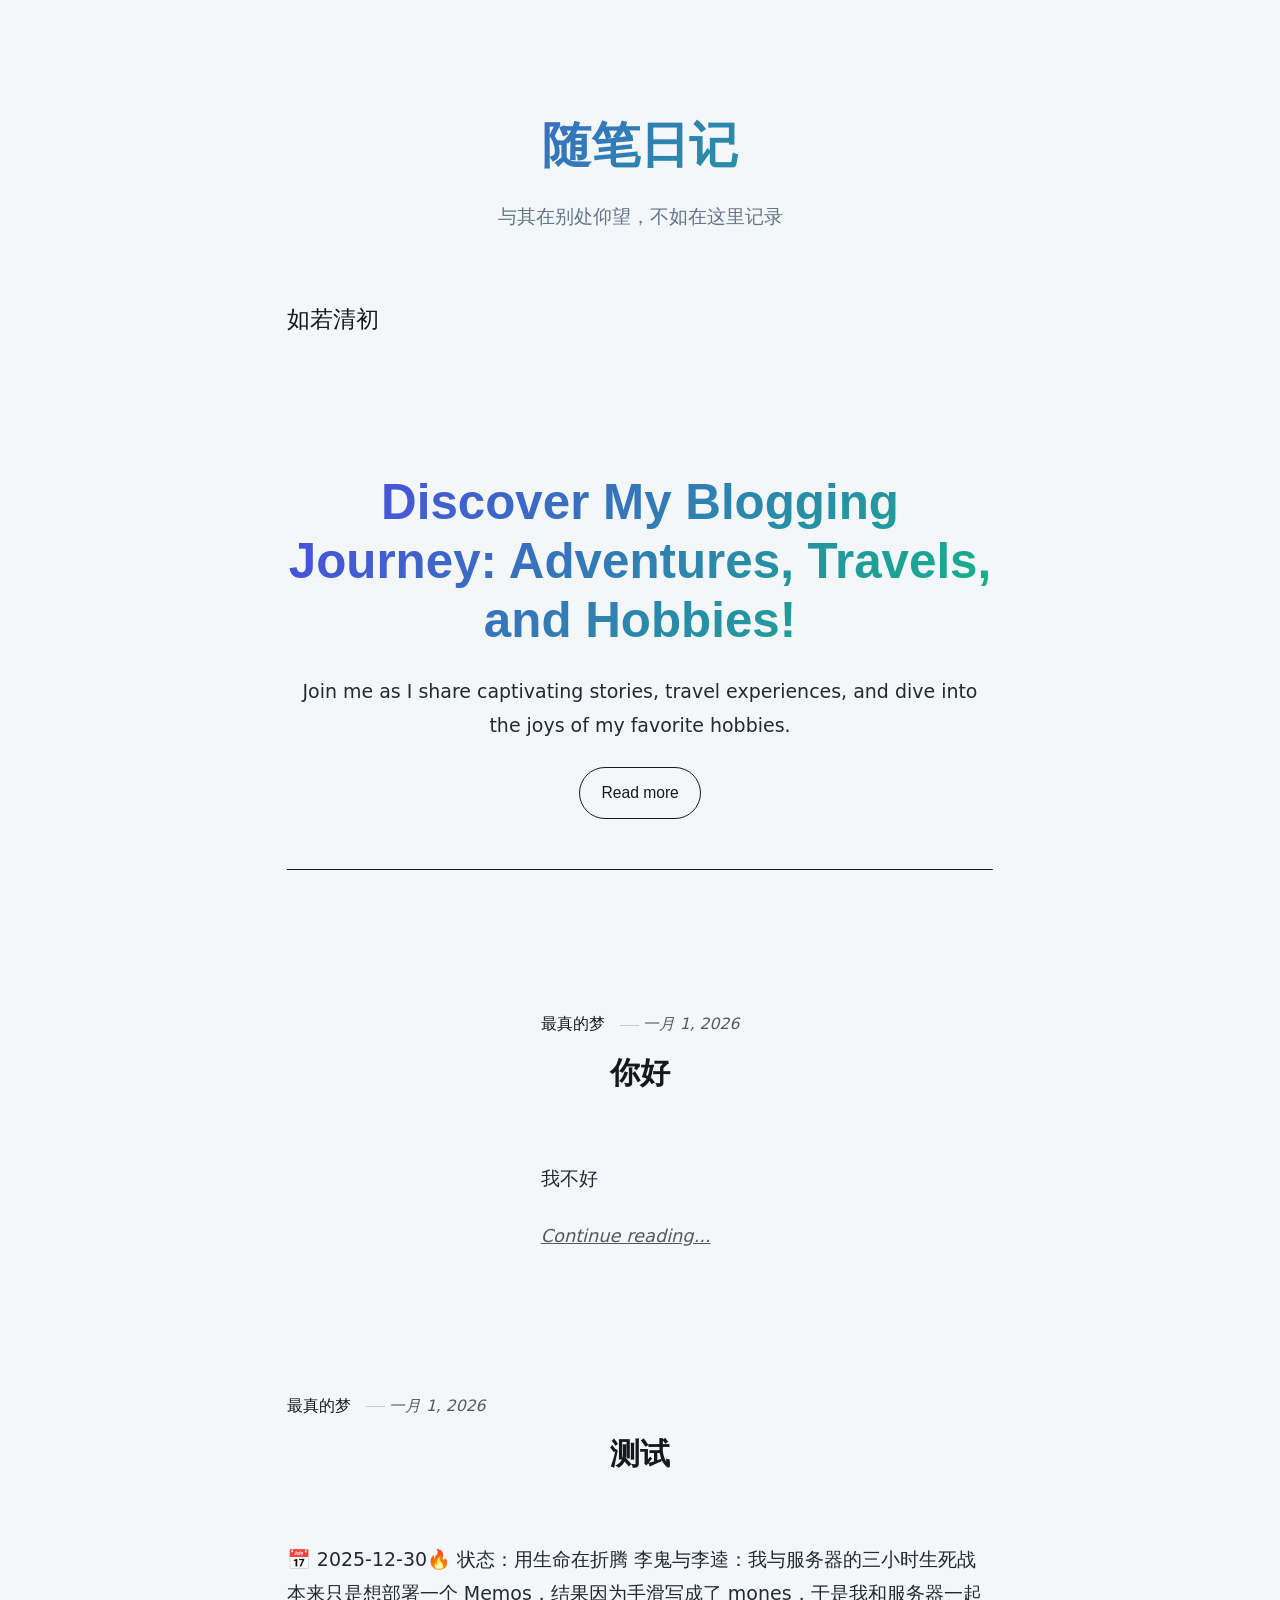
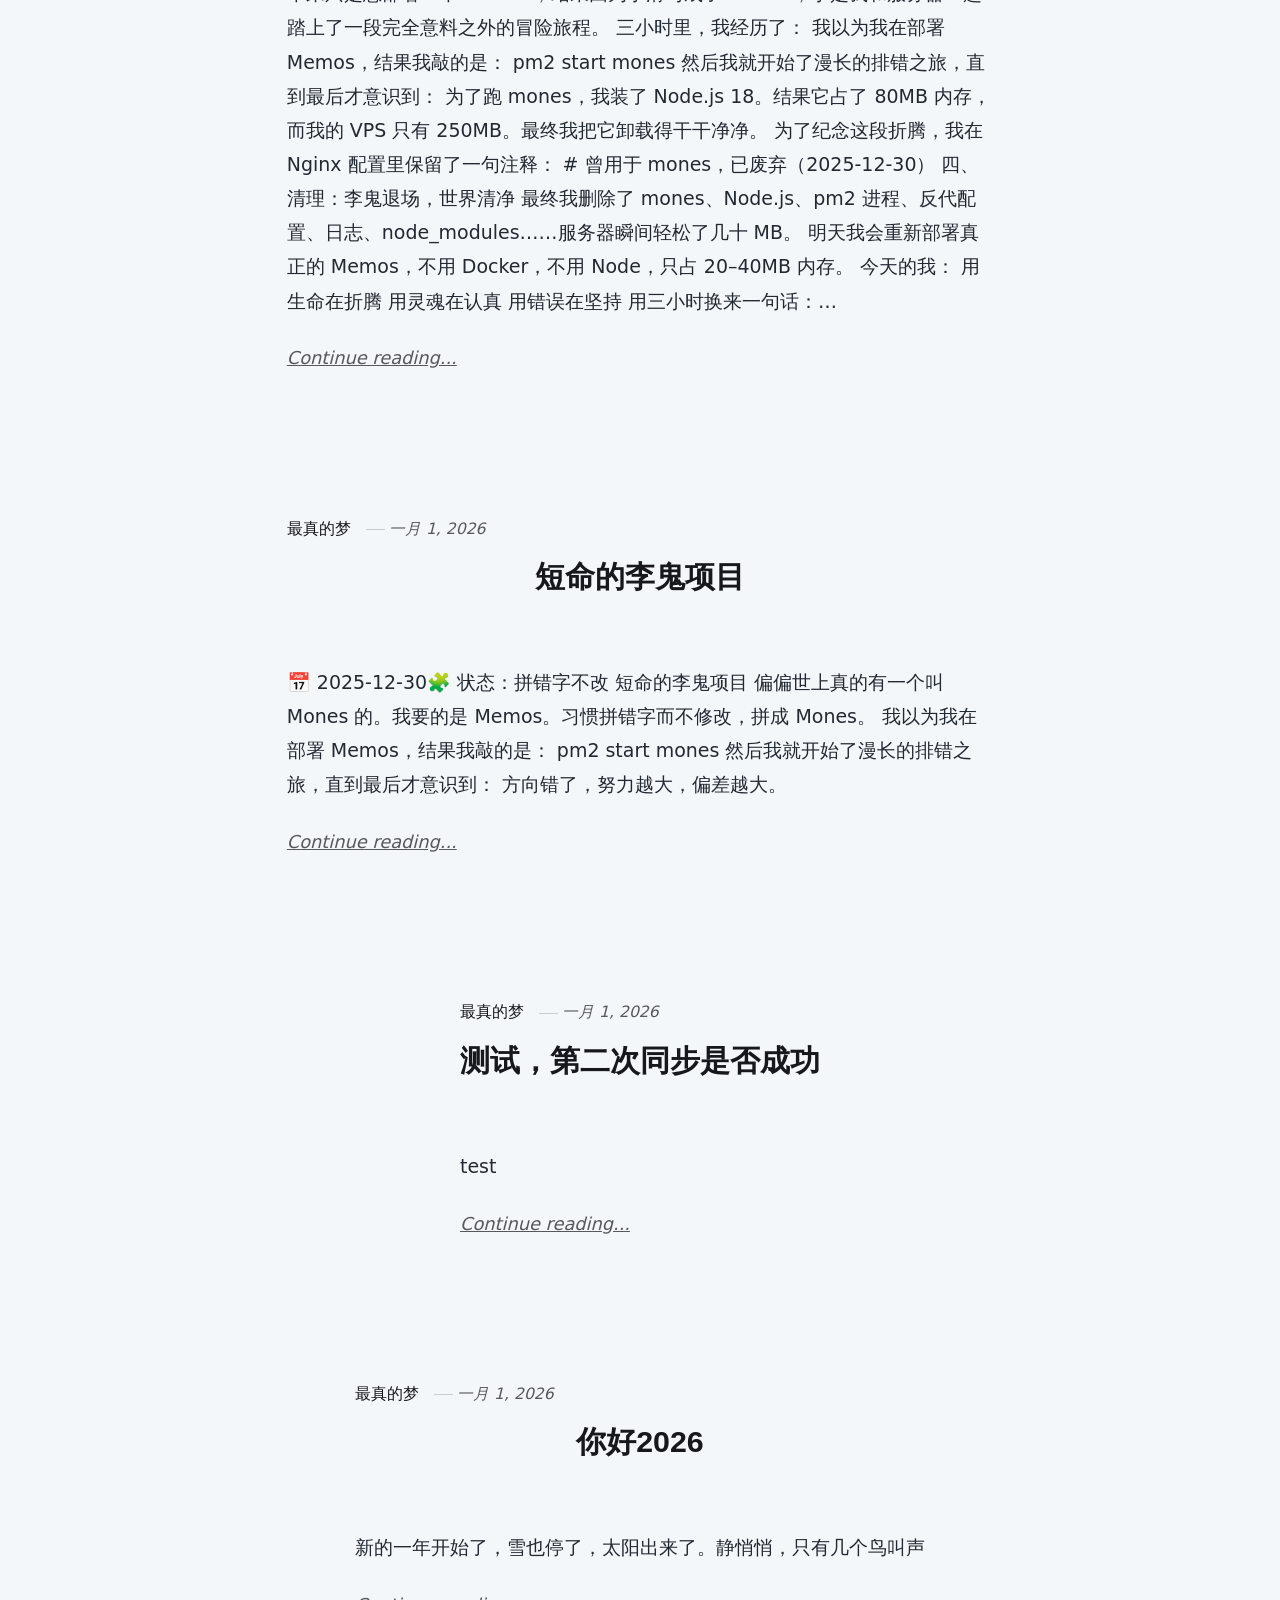
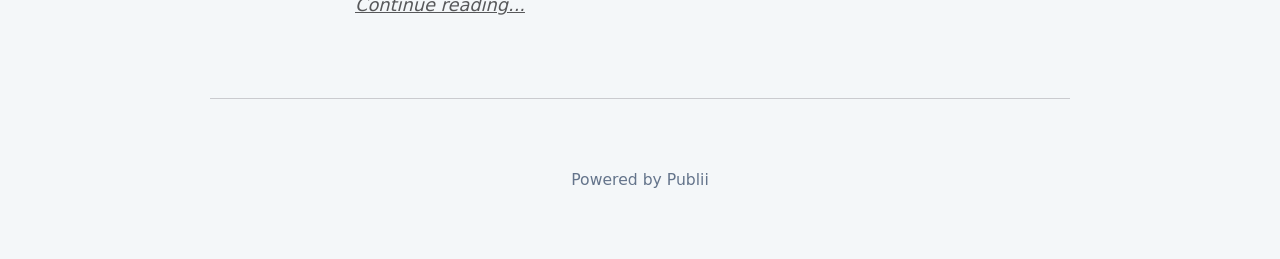
==== commit 6dc2d2ec: "Updated from Publii" ====
--- a/index.html
+++ b/index.html
@@ -1,6 +1,6 @@
 <!DOCTYPE html><html lang="zh-cn"><head><meta charset="utf-8"><meta http-equiv="X-UA-Compatible" content="IE=edge"><meta name="viewport" content="width=device-width,initial-scale=1"><title>如若清初</title><meta name="generator" content="Publii Open-Source CMS for Static Site"><link rel="canonical" href="https://weijinpro.github.io/gh-pages/"><link rel="alternate" type="application/atom+xml" href="https://weijinpro.github.io/gh-pages/feed.xml" title="如若清初 - RSS"><link rel="alternate" type="application/json" href="https://weijinpro.github.io/gh-pages/feed.json" title="如若清初 - JSON"><meta property="og:title" content="如若清初"><meta property="og:site_name" content="如若清初"><meta property="og:description" content=""><meta property="og:url" content="https://weijinpro.github.io/gh-pages/"><meta property="og:type" content="website"><link rel="stylesheet" href="https://weijinpro.github.io/gh-pages/assets/css/style.css?v=ff8572fa5810ca5ac93d30f82dda5213"><script type="application/ld+json">{"@context":"http://schema.org","@type":"Organization","name":"如若清初","url":"https://weijinpro.github.io/gh-pages/"}</script><noscript><style>img[loading] {
                     opacity: 1;
-                }</style></noscript><header><h1>随笔日记</h1><p style="color: var(--text-muted);">与其在别处仰望，不如在这里记录</p></header></head><body class="home-template"><header class="top js-header"><a class="logo" href="https://weijinpro.github.io/gh-pages/">如若清初</a></header><main><div class="hero hero--noimage"><header class="hero__content"><div class="wrapper"><h1>Discover My Blogging Journey: Adventures, Travels, and Hobbies!</h1><p>Join me as I share captivating stories, travel experiences, and dive into the joys of my favorite hobbies.</p><p><a href="#" class="btn">Read more</a></p></div></header></div><div class="wrapper feed"><article class="feed__item feed__item--centered"><div class="feed__content"><header><div class="feed__meta"><a href="https://weijinpro.github.io/gh-pages/authors/zui-zhen-de-meng/" class="feed__author">最真的梦</a> <time datetime="2026-01-01T18:53" class="feed__date">一月 1, 2026</time></div><h2 class="feed__title"><a href="https://weijinpro.github.io/gh-pages/ce-shi.html">测试</a></h2></header><p>📅 2025-12-30🔥 状态：用生命在折腾 李鬼与李逵：我与服务器的三小时生死战 本来只是想部署一个 Memos，结果因为手滑写成了 mones，于是我和服务器一起踏上了一段完全意料之外的冒险旅程。 三小时里，我经历了： 我以为我在部署 Memos，结果我敲的是： pm2 start mones 然后我就开始了漫长的排错之旅，直到最后才意识到： 为了跑 mones，我装了 Node.js 18。结果它占了 80MB 内存，而我的 VPS 只有 250MB。最终我把它卸载得干干净净。 为了纪念这段折腾，我在 Nginx 配置里保留了一句注释： # 曾用于 mones，已废弃（2025-12-30） 四、清理：李鬼退场，世界清净 最终我删除了 mones、Node.js、pm2 进程、反代配置、日志、node_modules……服务器瞬间轻松了几十 MB。 明天我会重新部署真正的 Memos，不用 Docker，不用 Node，只占 20–40MB 内存。 今天的我： 用生命在折腾 用灵魂在认真 用错误在坚持 用三小时换来一句话：&hellip;</p><a href="https://weijinpro.github.io/gh-pages/ce-shi.html" class="readmore feed__readmore">Continue reading...</a></div></article><article class="feed__item feed__item--centered"><div class="feed__content"><header><div class="feed__meta"><a href="https://weijinpro.github.io/gh-pages/authors/zui-zhen-de-meng/" class="feed__author">最真的梦</a> <time datetime="2026-01-01T18:27" class="feed__date">一月 1, 2026</time></div><h2 class="feed__title"><a href="https://weijinpro.github.io/gh-pages/duan-ming-de-li-gui-xiang-mu.html">短命的李鬼项目</a></h2></header><p>📅 2025-12-30🧩 状态：拼错字不改 短命的李鬼项目 偏偏世上真的有一个叫 Mones 的。我要的是 Memos。习惯拼错字而不修改，拼成 Mones。 我以为我在部署 Memos，结果我敲的是： pm2 start mones 然后我就开始了漫长的排错之旅，直到最后才意识到： 方向错了，努力越大，偏差越大。</p><a href="https://weijinpro.github.io/gh-pages/duan-ming-de-li-gui-xiang-mu.html" class="readmore feed__readmore">Continue reading...</a></div></article><article class="feed__item feed__item--centered"><div class="feed__content"><header><div class="feed__meta"><a href="https://weijinpro.github.io/gh-pages/authors/zui-zhen-de-meng/" class="feed__author">最真的梦</a> <time datetime="2026-01-01T17:35" class="feed__date">一月 1, 2026</time></div><h2 class="feed__title"><a href="https://weijinpro.github.io/gh-pages/ce-shidi-er-ci-tong-bu-shi-fou-cheng-gong.html">测试，第二次同步是否成功</a></h2></header><p>test</p><a href="https://weijinpro.github.io/gh-pages/ce-shidi-er-ci-tong-bu-shi-fou-cheng-gong.html" class="readmore feed__readmore">Continue reading...</a></div></article><article class="feed__item feed__item--centered"><div class="feed__content"><header><div class="feed__meta"><a href="https://weijinpro.github.io/gh-pages/authors/zui-zhen-de-meng/" class="feed__author">最真的梦</a> <time datetime="2026-01-01T12:03" class="feed__date">一月 1, 2026</time></div><h2 class="feed__title"><a href="https://weijinpro.github.io/gh-pages/ni-hao-2026.html">你好2026</a></h2></header><p>新的一年开始了，雪也停了，太阳出来了。静悄悄，只有几个鸟叫声</p><a href="https://weijinpro.github.io/gh-pages/ni-hao-2026.html" class="readmore feed__readmore">Continue reading...</a></div></article></div></main><footer class="footer"><div class="wrapper"><div class="footer__copyright">Powered by Publii</div><button id="backToTop" class="footer__bttop" aria-label="Back to top" title="Back to top"><svg width="20" height="20"><use xlink:href="https://weijinpro.github.io/gh-pages/assets/svg/svg-map.svg#toparrow"/></svg></button></div></footer><script defer="defer" src="https://weijinpro.github.io/gh-pages/assets/js/scripts.min.js?v=700105c316933a8202041b6415abb233"></script><script>window.publiiThemeMenuConfig={mobileMenuMode:'sidebar',animationSpeed:300,submenuWidth: 'auto',doubleClickTime:500,mobileMenuExpandableSubmenus:true,relatedContainerForOverlayMenuSelector:'.top'};</script><script>var images = document.querySelectorAll('img[loading]');
+                }</style></noscript><header><h1>随笔日记</h1><p style="color: var(--text-muted);">与其在别处仰望，不如在这里记录</p></header></head><body class="home-template"><header class="top js-header"><a class="logo" href="https://weijinpro.github.io/gh-pages/">如若清初</a></header><main><div class="hero hero--noimage"><header class="hero__content"><div class="wrapper"><h1>Discover My Blogging Journey: Adventures, Travels, and Hobbies!</h1><p>Join me as I share captivating stories, travel experiences, and dive into the joys of my favorite hobbies.</p><p><a href="#" class="btn">Read more</a></p></div></header></div><div class="wrapper feed"><article class="feed__item feed__item--centered"><div class="feed__content"><header><div class="feed__meta"><a href="https://weijinpro.github.io/gh-pages/authors/zui-zhen-de-meng/" class="feed__author">最真的梦</a> <time datetime="2026-01-01T18:56" class="feed__date">一月 1, 2026</time></div><h2 class="feed__title"><a href="https://weijinpro.github.io/gh-pages/ni-hao.html">你好</a></h2></header><p>我不好</p><a href="https://weijinpro.github.io/gh-pages/ni-hao.html" class="readmore feed__readmore">Continue reading...</a></div></article><article class="feed__item feed__item--centered"><div class="feed__content"><header><div class="feed__meta"><a href="https://weijinpro.github.io/gh-pages/authors/zui-zhen-de-meng/" class="feed__author">最真的梦</a> <time datetime="2026-01-01T18:53" class="feed__date">一月 1, 2026</time></div><h2 class="feed__title"><a href="https://weijinpro.github.io/gh-pages/ce-shi.html">测试</a></h2></header><p>📅 2025-12-30🔥 状态：用生命在折腾 李鬼与李逵：我与服务器的三小时生死战 本来只是想部署一个 Memos，结果因为手滑写成了 mones，于是我和服务器一起踏上了一段完全意料之外的冒险旅程。 三小时里，我经历了： 我以为我在部署 Memos，结果我敲的是： pm2 start mones 然后我就开始了漫长的排错之旅，直到最后才意识到： 为了跑 mones，我装了 Node.js 18。结果它占了 80MB 内存，而我的 VPS 只有 250MB。最终我把它卸载得干干净净。 为了纪念这段折腾，我在 Nginx 配置里保留了一句注释： # 曾用于 mones，已废弃（2025-12-30） 四、清理：李鬼退场，世界清净 最终我删除了 mones、Node.js、pm2 进程、反代配置、日志、node_modules……服务器瞬间轻松了几十 MB。 明天我会重新部署真正的 Memos，不用 Docker，不用 Node，只占 20–40MB 内存。 今天的我： 用生命在折腾 用灵魂在认真 用错误在坚持 用三小时换来一句话：&hellip;</p><a href="https://weijinpro.github.io/gh-pages/ce-shi.html" class="readmore feed__readmore">Continue reading...</a></div></article><article class="feed__item feed__item--centered"><div class="feed__content"><header><div class="feed__meta"><a href="https://weijinpro.github.io/gh-pages/authors/zui-zhen-de-meng/" class="feed__author">最真的梦</a> <time datetime="2026-01-01T18:27" class="feed__date">一月 1, 2026</time></div><h2 class="feed__title"><a href="https://weijinpro.github.io/gh-pages/duan-ming-de-li-gui-xiang-mu.html">短命的李鬼项目</a></h2></header><p>📅 2025-12-30🧩 状态：拼错字不改 短命的李鬼项目 偏偏世上真的有一个叫 Mones 的。我要的是 Memos。习惯拼错字而不修改，拼成 Mones。 我以为我在部署 Memos，结果我敲的是： pm2 start mones 然后我就开始了漫长的排错之旅，直到最后才意识到： 方向错了，努力越大，偏差越大。</p><a href="https://weijinpro.github.io/gh-pages/duan-ming-de-li-gui-xiang-mu.html" class="readmore feed__readmore">Continue reading...</a></div></article><article class="feed__item feed__item--centered"><div class="feed__content"><header><div class="feed__meta"><a href="https://weijinpro.github.io/gh-pages/authors/zui-zhen-de-meng/" class="feed__author">最真的梦</a> <time datetime="2026-01-01T17:35" class="feed__date">一月 1, 2026</time></div><h2 class="feed__title"><a href="https://weijinpro.github.io/gh-pages/ce-shidi-er-ci-tong-bu-shi-fou-cheng-gong.html">测试，第二次同步是否成功</a></h2></header><p>test</p><a href="https://weijinpro.github.io/gh-pages/ce-shidi-er-ci-tong-bu-shi-fou-cheng-gong.html" class="readmore feed__readmore">Continue reading...</a></div></article><article class="feed__item feed__item--centered"><div class="feed__content"><header><div class="feed__meta"><a href="https://weijinpro.github.io/gh-pages/authors/zui-zhen-de-meng/" class="feed__author">最真的梦</a> <time datetime="2026-01-01T12:03" class="feed__date">一月 1, 2026</time></div><h2 class="feed__title"><a href="https://weijinpro.github.io/gh-pages/ni-hao-2026.html">你好2026</a></h2></header><p>新的一年开始了，雪也停了，太阳出来了。静悄悄，只有几个鸟叫声</p><a href="https://weijinpro.github.io/gh-pages/ni-hao-2026.html" class="readmore feed__readmore">Continue reading...</a></div></article></div></main><footer class="footer"><div class="wrapper"><div class="footer__copyright">Powered by Publii</div><button id="backToTop" class="footer__bttop" aria-label="Back to top" title="Back to top"><svg width="20" height="20"><use xlink:href="https://weijinpro.github.io/gh-pages/assets/svg/svg-map.svg#toparrow"/></svg></button></div></footer><script defer="defer" src="https://weijinpro.github.io/gh-pages/assets/js/scripts.min.js?v=700105c316933a8202041b6415abb233"></script><script>window.publiiThemeMenuConfig={mobileMenuMode:'sidebar',animationSpeed:300,submenuWidth: 'auto',doubleClickTime:500,mobileMenuExpandableSubmenus:true,relatedContainerForOverlayMenuSelector:'.top'};</script><script>var images = document.querySelectorAll('img[loading]');
         for (var i = 0; i < images.length; i++) {
             if (images[i].complete) {
                 images[i].classList.add('is-loaded');
